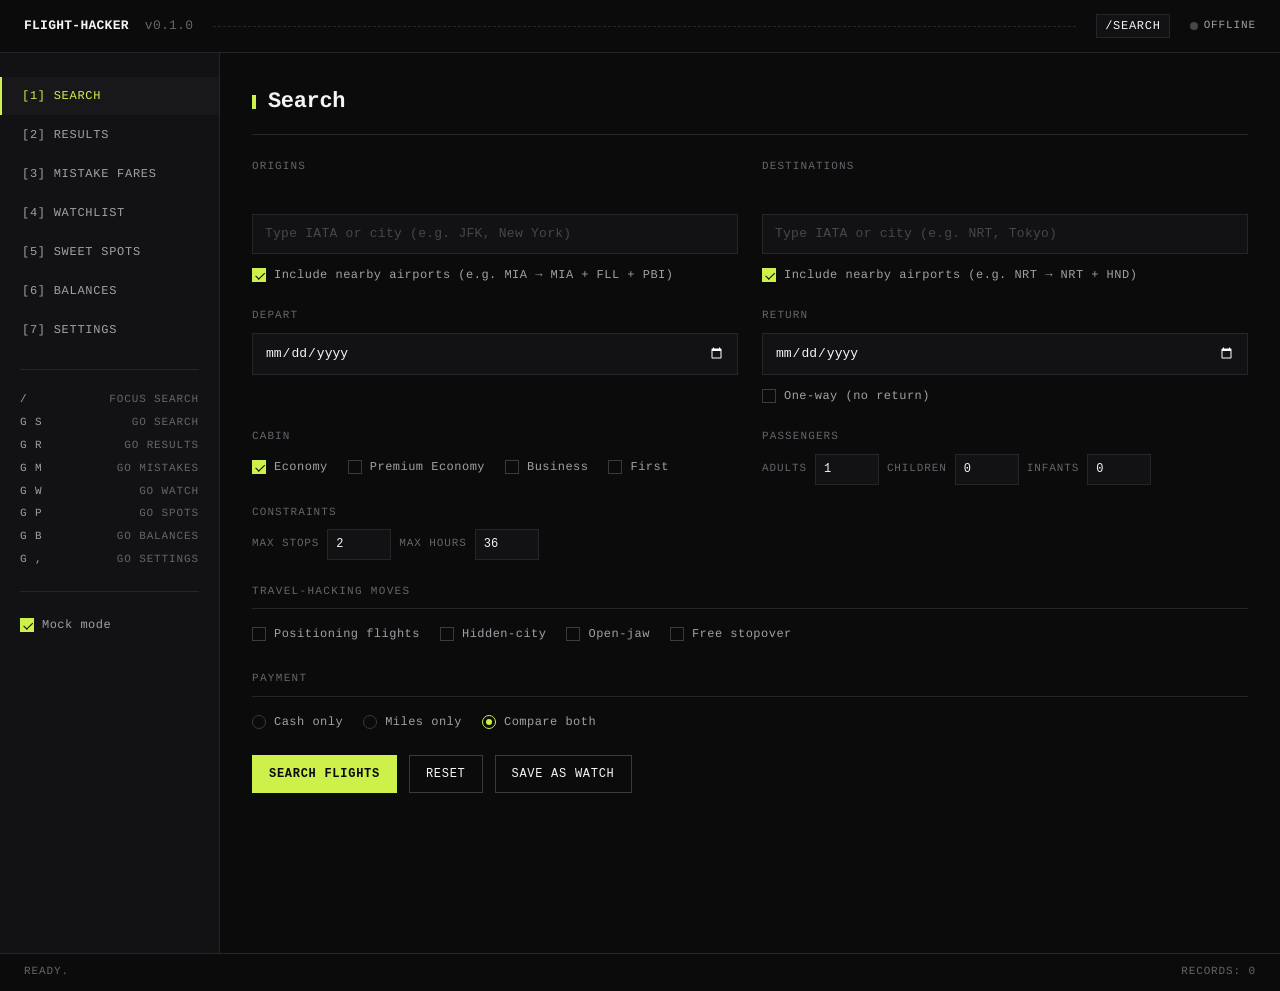
==== ui/index.html @ a1b31cc5 "Initial commit: flight-hacker skill Self-hosted Claude Code skill for unified cash + award flight se" ====
<!doctype html>
<html lang="en">
<head>
<meta charset="utf-8" />
<meta name="viewport" content="width=device-width,initial-scale=1" />
<title>FLIGHT-HACKER</title>
<link rel="stylesheet" href="styles.css" />
</head>
<body class="fh-body">

<!-- ============================================================ -->
<!-- TOP BAR                                                       -->
<!-- ============================================================ -->
<header class="fh-topbar" id="fh-topbar">
  <div class="fh-topbar__brand">FLIGHT-HACKER&nbsp;<span class="fh-topbar__ver" id="fh-version">v0.1.0</span></div>
  <div class="fh-topbar__rule"></div>
  <div class="fh-topbar__route" id="fh-topbar-route">/SEARCH</div>
  <div class="fh-topbar__live" id="fh-topbar-live">
    <span class="fh-dot fh-dot--off" id="fh-livedot">○</span>
    <span id="fh-livetext">Offline</span>
  </div>
</header>

<!-- ============================================================ -->
<!-- ERROR BANNER                                                  -->
<!-- ============================================================ -->
<div class="fh-error" id="fh-error" hidden style="display:none">
  <span class="fh-error__msg" id="fh-error-msg">Error</span>
  <button class="fh-error__btn" id="fh-error-dismiss">Dismiss</button>
</div>

<!-- ============================================================ -->
<!-- APP SHELL                                                     -->
<!-- ============================================================ -->
<div class="fh-shell">

  <!-- SIDEBAR -->
  <nav class="fh-sidebar" id="fh-sidebar">
    <ul class="fh-nav">
      <li><a href="#search"      class="fh-nav__link" data-route="search">[1] Search</a></li>
      <li><a href="#results"     class="fh-nav__link" data-route="results">[2] Results</a></li>
      <li><a href="#mistakes"    class="fh-nav__link" data-route="mistakes">[3] Mistake fares</a></li>
      <li><a href="#watchlist"   class="fh-nav__link" data-route="watchlist">[4] Watchlist</a></li>
      <li><a href="#sweet-spots" class="fh-nav__link" data-route="sweet-spots">[5] Sweet spots</a></li>
      <li><a href="#balances"    class="fh-nav__link" data-route="balances">[6] Balances</a></li>
      <li><a href="#settings"    class="fh-nav__link" data-route="settings">[7] Settings</a></li>
    </ul>
    <div class="fh-sidebar__divider"></div>
    <div class="fh-sidebar__hint">
      <div><span>/</span><span>Focus search</span></div>
      <div><span>g s</span><span>Go search</span></div>
      <div><span>g r</span><span>Go results</span></div>
      <div><span>g m</span><span>Go mistakes</span></div>
      <div><span>g w</span><span>Go watch</span></div>
      <div><span>g p</span><span>Go spots</span></div>
      <div><span>g b</span><span>Go balances</span></div>
      <div><span>g ,</span><span>Go settings</span></div>
    </div>
    <div class="fh-sidebar__divider"></div>
    <div class="fh-sidebar__mode">
      <label class="fh-check">
        <input type="checkbox" id="fh-mockmode" />
        Mock mode
      </label>
    </div>
  </nav>

  <!-- MAIN CANVAS -->
  <main class="fh-main" id="fh-main">

    <!-- ============================================================ -->
    <!-- SECTION: SEARCH                                               -->
    <!-- ============================================================ -->
    <section class="fh-section" id="fh-section-search" data-route="search">
      <h1 class="fh-h1">Search</h1>

      <form id="fh-search-form" class="fh-form">

        <div class="fh-grid fh-grid--2">

          <div class="fh-field">
            <label class="fh-label">Origins</label>
            <div class="fh-chips" id="fh-chips-origin"></div>
            <input type="text" class="fh-input" id="fh-origin-input"
                   placeholder="Type IATA or city (e.g. JFK, New York)"
                   autocomplete="off" />
            <ul class="fh-suggest" id="fh-suggest-origin" hidden></ul>
            <label class="fh-check" style="margin-top:8px;">
              <input type="checkbox" id="fh-expand-origins" checked />
              Include nearby airports (e.g. MIA → MIA + FLL + PBI)
            </label>
          </div>

          <div class="fh-field">
            <label class="fh-label">Destinations</label>
            <div class="fh-chips" id="fh-chips-dest"></div>
            <input type="text" class="fh-input" id="fh-dest-input"
                   placeholder="Type IATA or city (e.g. NRT, Tokyo)"
                   autocomplete="off" />
            <ul class="fh-suggest" id="fh-suggest-dest" hidden></ul>
            <label class="fh-check" style="margin-top:8px;">
              <input type="checkbox" id="fh-expand-destinations" checked />
              Include nearby airports (e.g. NRT → NRT + HND)
            </label>
          </div>

          <div class="fh-field">
            <label class="fh-label">Depart</label>
            <input type="date" class="fh-input" id="fh-depart-from" />
          </div>

          <div class="fh-field">
            <label class="fh-label">Return</label>
            <input type="date" class="fh-input" id="fh-return-from" />
            <label class="fh-check" style="margin-top:8px;">
              <input type="checkbox" id="fh-oneway" />
              One-way (no return)
            </label>
          </div>

          <div class="fh-field">
            <label class="fh-label">Cabin</label>
            <div class="fh-row fh-row--wrap">
              <label class="fh-check"><input type="checkbox" name="cabin" value="Y" checked /> Economy</label>
              <label class="fh-check"><input type="checkbox" name="cabin" value="PE" /> Premium Economy</label>
              <label class="fh-check"><input type="checkbox" name="cabin" value="J" /> Business</label>
              <label class="fh-check"><input type="checkbox" name="cabin" value="F" /> First</label>
            </div>
          </div>

          <div class="fh-field">
            <label class="fh-label">Passengers</label>
            <div class="fh-row">
              <span class="fh-mini">Adults</span>
              <input type="number" class="fh-input fh-input--mini" id="fh-adults"   value="1" min="1" max="8" />
              <span class="fh-mini">Children</span>
              <input type="number" class="fh-input fh-input--mini" id="fh-children" value="0" min="0" max="8" />
              <span class="fh-mini">Infants</span>
              <input type="number" class="fh-input fh-input--mini" id="fh-infants"  value="0" min="0" max="4" />
            </div>
          </div>

          <div class="fh-field">
            <label class="fh-label">Constraints</label>
            <div class="fh-row">
              <span class="fh-mini">Max stops</span>
              <input type="number" class="fh-input fh-input--mini" id="fh-maxstops" value="2" min="0" max="5" />
              <span class="fh-mini">Max hours</span>
              <input type="number" class="fh-input fh-input--mini" id="fh-maxhours" value="36" min="1" max="72" />
            </div>
          </div>

        </div>

        <div class="fh-divider">Travel-hacking moves</div>

        <div class="fh-row fh-row--wrap">
          <label class="fh-check"><input type="checkbox" id="fh-comp-pos"     /> Positioning flights</label>
          <label class="fh-check"><input type="checkbox" id="fh-comp-hidden"  /> Hidden-city</label>
          <label class="fh-check"><input type="checkbox" id="fh-comp-openjaw" /> Open-jaw</label>
          <label class="fh-check"><input type="checkbox" id="fh-comp-stopgame"/> Free stopover</label>
        </div>

        <div class="fh-divider">Payment</div>

        <div class="fh-row fh-row--wrap">
          <label class="fh-radio"><input type="radio" name="fh-mode" value="cash"  /> Cash only</label>
          <label class="fh-radio"><input type="radio" name="fh-mode" value="award" /> Miles only</label>
          <label class="fh-radio"><input type="radio" name="fh-mode" value="both" checked /> Compare both</label>
        </div>

        <div class="fh-actions">
          <button type="submit" class="fh-btn fh-btn--primary" id="fh-search-go">Search flights</button>
          <button type="button" class="fh-btn"                 id="fh-search-reset">Reset</button>
          <button type="button" class="fh-btn"                 id="fh-search-savewatch">Save as watch</button>
        </div>

        <div class="fh-progress" id="fh-search-progress" hidden style="display:none">
          <div class="fh-progress__bar"></div>
          <div class="fh-progress__label" id="fh-search-progress-label">Searching Google Flights, Seats.aero, and awards…</div>
        </div>
      </form>
    </section>

    <!-- ============================================================ -->
    <!-- SECTION: RESULTS                                              -->
    <!-- ============================================================ -->
    <section class="fh-section" id="fh-section-results" data-route="results" hidden>
      <h1 class="fh-h1">Results</h1>

      <div class="fh-filters" id="fh-results-filters">
        <button class="fh-chip fh-chip--filter fh-chip--on" data-filter="all">All</button>
        <button class="fh-chip fh-chip--filter" data-filter="legal">Legal only</button>
        <button class="fh-chip fh-chip--filter" data-filter="gray">Allow gray</button>
        <button class="fh-chip fh-chip--filter" data-filter="award">Miles</button>
        <button class="fh-chip fh-chip--filter" data-filter="cash">Cash</button>
        <button class="fh-chip fh-chip--filter" data-filter="J">Premium cabin</button>
      </div>

      <div class="fh-table-wrap">
        <table class="fh-table fh-table--results" id="fh-results-table">
          <thead>
            <tr>
              <th data-sort="rank">#</th>
              <th data-sort="route">Route</th>
              <th data-sort="carrier">Airline</th>
              <th data-sort="depart">Departs</th>
              <th data-sort="duration_min">Duration</th>
              <th data-sort="stops">Stops</th>
              <th data-sort="cabin">Cabin</th>
              <th data-sort="cash_usd" class="fh-num">Cash</th>
              <th data-sort="miles" class="fh-num">Miles</th>
              <th data-sort="miles_value_usd" class="fh-num">Miles value</th>
              <th data-sort="total_usd" class="fh-num">Total</th>
              <th data-sort="risk">Risk</th>
              <th>Actions</th>
            </tr>
          </thead>
          <tbody id="fh-results-tbody">
            <tr class="fh-empty"><td colspan="13">No results yet. Run a search.</td></tr>
          </tbody>
        </table>
      </div>
    </section>

    <!-- ============================================================ -->
    <!-- SECTION: MISTAKE FARES                                        -->
    <!-- ============================================================ -->
    <section class="fh-section" id="fh-section-mistakes" data-route="mistakes" hidden>
      <h1 class="fh-h1">Mistake Fares</h1>

      <div class="fh-actions">
        <button class="fh-btn fh-btn--primary" id="fh-mistakes-refresh">Refresh feed</button>
        <span class="fh-muted" id="fh-mistakes-status">Idle</span>
      </div>

      <div class="fh-cards" id="fh-mistakes-list">
        <div class="fh-empty">No deals loaded yet. Click refresh.</div>
      </div>
    </section>

    <!-- ============================================================ -->
    <!-- SECTION: WATCHLIST                                            -->
    <!-- ============================================================ -->
    <section class="fh-section" id="fh-section-watchlist" data-route="watchlist" hidden>
      <h1 class="fh-h1">Watchlist</h1>

      <div class="fh-actions">
        <button class="fh-btn fh-btn--primary" id="fh-watch-new">+ New watch</button>
      </div>

      <div class="fh-table-wrap">
        <table class="fh-table fh-table--watch" id="fh-watch-table">
          <thead>
            <tr>
              <th>Route</th>
              <th>Window</th>
              <th class="fh-num">Max $</th>
              <th>Cabin</th>
              <th>Last check</th>
              <th class="fh-num">Best found</th>
              <th class="fh-num">Alerts</th>
              <th class="fh-th-center">Actions</th>
            </tr>
          </thead>
          <tbody id="fh-watch-tbody">
            <tr class="fh-empty"><td colspan="8">No watches. Click + new watch.</td></tr>
          </tbody>
        </table>
      </div>

      <!-- NEW WATCH DRAWER -->
      <div class="fh-drawer" id="fh-watch-drawer" hidden>
        <div class="fh-divider">New Watch</div>
        <div class="fh-grid fh-grid--2">
          <div class="fh-field">
            <label class="fh-label" for="fh-watch-origin">Origin</label>
            <input type="text" class="fh-input" id="fh-watch-origin" name="origin" placeholder="JFK" />
          </div>
          <div class="fh-field">
            <label class="fh-label" for="fh-watch-dest">Destination</label>
            <input type="text" class="fh-input" id="fh-watch-dest" name="destination" placeholder="NRT" />
          </div>
          <div class="fh-field">
            <label class="fh-label" for="fh-watch-from">Window start</label>
            <input type="date" class="fh-input" id="fh-watch-from" name="window_from" />
          </div>
          <div class="fh-field">
            <label class="fh-label" for="fh-watch-to">Window end</label>
            <input type="date" class="fh-input" id="fh-watch-to" name="window_to" />
          </div>
          <div class="fh-field">
            <label class="fh-label" for="fh-watch-max">Max cash $</label>
            <input type="number" class="fh-input" id="fh-watch-max" name="max_usd" value="600" min="0" />
          </div>
          <div class="fh-field">
            <label class="fh-label" for="fh-watch-cabin">Cabin</label>
            <select class="fh-input" id="fh-watch-cabin" name="cabin">
              <option value="Y">Economy</option>
              <option value="PE">Premium Economy</option>
              <option value="J" selected>Business</option>
              <option value="F">First</option>
            </select>
          </div>
        </div>
        <div class="fh-actions">
          <button type="button" class="fh-btn fh-btn--primary" id="fh-watch-save">Save watch</button>
          <button type="button" class="fh-btn"                 id="fh-watch-cancel">Cancel</button>
        </div>
      </div>
    </section>

    <!-- ============================================================ -->
    <!-- SECTION: SWEET SPOTS                                          -->
    <!-- ============================================================ -->
    <section class="fh-section" id="fh-section-sweet-spots" data-route="sweet-spots" hidden>
      <h1 class="fh-h1">Sweet Spots</h1>

      <div class="fh-actions">
        <input type="text" class="fh-input" id="fh-spots-search"
               placeholder="Filter by program, route, cabin, or region" />
      </div>

      <div class="fh-table-wrap">
        <table class="fh-table fh-table--spots" id="fh-spots-table">
          <thead>
            <tr>
              <th data-sort="program">Program</th>
              <th data-sort="route">Route</th>
              <th data-sort="cabin">Cabin</th>
              <th data-sort="miles">Miles</th>
              <th data-sort="notes">Notes</th>
              <th data-sort="status">Status</th>
            </tr>
          </thead>
          <tbody id="fh-spots-tbody">
            <tr class="fh-empty"><td colspan="6">Loading sweet spots...</td></tr>
          </tbody>
        </table>
      </div>
    </section>

    <!-- ============================================================ -->
    <!-- SECTION: BALANCES                                             -->
    <!-- ============================================================ -->
    <section class="fh-section" id="fh-section-balances" data-route="balances" hidden>
      <h1 class="fh-h1">Balances</h1>

      <form id="fh-balances-form" class="fh-form">

        <div class="fh-divider">Credit Card Currencies</div>

        <div class="fh-grid fh-grid--3">
          <div class="fh-field">
            <label class="fh-label">Chase Ultimate Rewards</label>
            <input type="number" class="fh-input" data-currency="UR" value="0" min="0" />
          </div>
          <div class="fh-field">
            <label class="fh-label">Amex Membership Rewards</label>
            <input type="number" class="fh-input" data-currency="MR" value="0" min="0" />
          </div>
          <div class="fh-field">
            <label class="fh-label">Citi ThankYou Points</label>
            <input type="number" class="fh-input" data-currency="TY" value="0" min="0" />
          </div>
          <div class="fh-field">
            <label class="fh-label">Capital One Miles</label>
            <input type="number" class="fh-input" data-currency="VENTURE" value="0" min="0" />
          </div>
          <div class="fh-field">
            <label class="fh-label">Bilt Rewards</label>
            <input type="number" class="fh-input" data-currency="BILT" value="0" min="0" />
          </div>
        </div>

        <div class="fh-divider">Airline Programs</div>

        <div class="fh-table-wrap">
          <table class="fh-table fh-table--bal" id="fh-bal-table">
            <colgroup>
              <col class="fh-col-bal-program" />
              <col class="fh-col-bal-num" />
              <col class="fh-col-bal-num" />
              <col class="fh-col-bal-num" />
              <col class="fh-col-bal-actions" />
            </colgroup>
            <thead>
              <tr>
                <th>Program</th>
                <th class="fh-num">Direct</th>
                <th class="fh-num">Reachable</th>
                <th class="fh-num">Effective</th>
                <th class="fh-th-center">Actions</th>
              </tr>
            </thead>
            <tbody id="fh-bal-tbody"></tbody>
          </table>
        </div>

        <div class="fh-actions">
          <button type="button" class="fh-btn"               id="fh-bal-add">+ Add Program</button>
          <button type="submit"  class="fh-btn fh-btn--primary" id="fh-bal-save">Save Balances</button>
          <span class="fh-muted" id="fh-bal-status"></span>
        </div>
      </form>
    </section>

    <!-- ============================================================ -->
    <!-- SECTION: SETTINGS                                             -->
    <!-- ============================================================ -->
    <section class="fh-section" id="fh-section-settings" data-route="settings" hidden>
      <h1 class="fh-h1">Settings</h1>

      <form id="fh-settings-form" class="fh-form">

        <div class="fh-grid fh-grid--2">
          <div class="fh-field">
            <label class="fh-label">Seats.aero API Key</label>
            <input type="password" class="fh-input" id="fh-set-seats" placeholder="Award-search provider key (pro_…)" autocomplete="off" />
            <div class="fh-hint">Used to query award availability across loyalty programs.</div>
          </div>

          <div class="fh-field">
            <label class="fh-label">Telegram Webhook URL</label>
            <input type="text" class="fh-input" id="fh-set-tg" placeholder="https://api.telegram.org/bot.../sendMessage" autocomplete="off" />
            <div class="fh-hint">Optional: deal alerts get posted here.</div>
          </div>

          <div class="fh-field">
            <label class="fh-label">Cents Per Point — Valuation Source</label>
            <div class="fh-row">
              <label class="fh-radio"><input type="radio" name="cpp" value="floor"   /> Conservative (floor)</label>
              <label class="fh-radio"><input type="radio" name="cpp" value="avg" checked /> Average</label>
              <label class="fh-radio"><input type="radio" name="cpp" value="ceiling" /> Optimistic (ceiling)</label>
            </div>
            <div class="fh-hint">Used to convert miles into a dollar-equivalent value for ranking.</div>
          </div>

          <div class="fh-field">
            <label class="fh-label">Cache TTL (seconds)</label>
            <input type="number" class="fh-input" id="fh-set-ttl" value="3600" min="0" step="60" />
            <div class="fh-hint">How long award/cash quotes are cached. Stored as minutes server-side (rounded down).</div>
          </div>
        </div>

        <div class="fh-actions">
          <button type="submit" class="fh-btn fh-btn--primary" id="fh-set-save">Save Settings</button>
          <button type="button" class="fh-btn"                 id="fh-set-refresh">Refresh Data</button>
          <span class="fh-muted" id="fh-set-status"></span>
        </div>

      </form>
    </section>

  </main>
</div>

<!-- ============================================================ -->
<!-- FOOTER                                                        -->
<!-- ============================================================ -->
<footer class="fh-footer" id="fh-footer">
  <span id="fh-footer-left">Ready</span>
  <span id="fh-footer-right">Records: 0</span>
</footer>

<!-- ============================================================ -->
<!-- DETAILS OVERLAY (RESULT EXPAND)                               -->
<!-- ============================================================ -->
<div class="fh-overlay" id="fh-overlay" hidden style="display:none">
  <div class="fh-overlay__panel">
    <div class="fh-overlay__head">
      <span id="fh-overlay-title">Detail</span>
      <button class="fh-btn" id="fh-overlay-close">Close</button>
    </div>
    <div class="fh-overlay__body" id="fh-overlay-body"></div>
  </div>
</div>

<script src="mock_api.js"></script>
<script src="app.js"></script>
</body>
</html>
---- ui/styles.css ----
/* ============================================================
   FLIGHT-HACKER — minimalist brutalist dark UI
   ------------------------------------------------------------
   Design principles:
   1. Honest materials: monospace, sharp corners, no shadows.
   2. Refined palette: off-black with warm undertone, lime accent.
   3. 1px borders by default — 2px reserved for emphasis.
   4. Generous whitespace, real typographic hierarchy.
   5. Subtle transitions (80ms), no jarring movement.
   ============================================================ */

[hidden] { display: none !important; }

:root {
  /* surfaces */
  --fh-bg:          #0b0b0c;          /* base — off-black, faint warm */
  --fh-panel:       #121214;          /* sidebar, cards */
  --fh-panel-2:     #18181b;          /* raised — tables, drawers */
  --fh-panel-3:     #1f1f23;          /* hover/active */
  --fh-bg-elev:     #08080a;          /* recessed — error banner well */

  /* borders */
  --fh-rule:        #26262a;          /* 1px hairline — default */
  --fh-rule-strong: #3a3a40;          /* 1px stronger separator */
  --fh-rule-bright: #ffffff;          /* 2px — emphasis only */

  /* type */
  --fh-text:        #f5f5f7;          /* primary, slightly off-white */
  --fh-text-sec:    #a0a0a6;          /* secondary */
  --fh-text-mut:    #65656c;          /* tertiary / muted labels */
  --fh-text-dim:    #46464c;          /* disabled / decorative */

  /* signal — refined lime */
  --fh-accent:      #cdf04a;          /* primary accent */
  --fh-accent-hi:   #d8f560;          /* hover */
  --fh-accent-fg:   #0a0a0c;          /* text on accent */
  --fh-accent-soft: rgba(205, 240, 74, 0.10);  /* tint for active rows */

  /* signal — warning (warmer than blood red) */
  --fh-warn:        #ff6644;
  --fh-warn-hi:     #ff7e60;
  --fh-warn-soft:   rgba(255, 102, 68, 0.12);

  /* risk badges — saturated but readable */
  --fh-ok:          #6ee7a3;
  --fh-ok-bg:       #0e1a14;
  --fh-ok-rule:     #1f3a2a;
  --fh-gray:        #f0c43b;
  --fh-gray-bg:     #1a1408;
  --fh-gray-rule:   #3a2d0e;
  --fh-tos:         #f47461;
  --fh-tos-bg:      #1a0a08;
  --fh-tos-rule:    #3a1812;

  /* type stack — monospace soul */
  --fh-mono: "Berkeley Mono", "Geist Mono", "JetBrains Mono",
             "IBM Plex Mono", ui-monospace, SFMono-Regular,
             "SF Mono", "Menlo", "Consolas", monospace;

  /* scale */
  --t-xs: 11px;
  --t-sm: 12px;
  --t-md: 13px;
  --t-lg: 14px;
  --t-xl: 16px;
  --t-h:  18px;
  --t-hh: 22px;

  /* radii kept at 0 — brutalist */
  --r: 0;

  /* spacing scale */
  --s-1: 4px;
  --s-2: 8px;
  --s-3: 12px;
  --s-4: 16px;
  --s-5: 20px;
  --s-6: 24px;
  --s-8: 32px;
  --s-10: 48px;

  /* timing */
  --ease: cubic-bezier(.4, 0, .2, 1);
  --t-fast: 80ms;
  --t-med:  140ms;
}

* { box-sizing: border-box; }

html, body {
  margin: 0; padding: 0;
  background: var(--fh-bg);
  color: var(--fh-text);
  font-family: var(--fh-mono);
  font-size: var(--t-md);
  line-height: 1.5;
  font-variant-numeric: tabular-nums;
  font-feature-settings: "ss01", "ss02", "cv11", "tnum";
  -webkit-font-smoothing: antialiased;
  text-rendering: geometricPrecision;
  letter-spacing: 0;
}

::selection { background: var(--fh-accent); color: var(--fh-accent-fg); }

body.fh-body {
  display: flex;
  flex-direction: column;
  min-height: 100vh;
}

/* ============================================================
   TOP BAR
   ============================================================ */

.fh-topbar {
  display: grid;
  grid-template-columns: auto 1fr auto auto;
  align-items: center;
  gap: var(--s-5);
  padding: 14px var(--s-6);
  border-bottom: 1px solid var(--fh-rule);
  background: var(--fh-bg);
  position: sticky;
  top: 0;
  z-index: 10;
  font-size: var(--t-sm);
}
.fh-topbar__brand {
  font-size: var(--t-md);
  font-weight: 700;
  letter-spacing: 0.02em;
  white-space: nowrap;
  color: var(--fh-text);
}
.fh-topbar__ver {
  color: var(--fh-text-mut);
  font-weight: 400;
  margin-left: var(--s-2);
}
/* Replace ASCII rule with a real thin line drawn via the column. */
.fh-topbar__rule {
  color: transparent;
  user-select: none;
  position: relative;
  height: 1px;
  border-top: 1px dashed var(--fh-rule);
  align-self: center;
  overflow: hidden;
  font-size: 0;
}
.fh-topbar__route {
  color: var(--fh-text);
  font-size: var(--t-sm);
  letter-spacing: 0.06em;
  text-transform: uppercase;
  padding: 2px 8px;
  border: 1px solid var(--fh-rule);
  background: var(--fh-panel);
}
.fh-topbar__live {
  display: inline-flex;
  align-items: center;
  gap: 6px;
  color: var(--fh-text-sec);
  font-size: var(--t-xs);
  letter-spacing: 0.08em;
  text-transform: uppercase;
}
.fh-dot {
  font-size: 10px;
  line-height: 1;
  width: 8px; height: 8px;
  display: inline-block;
  border-radius: 50%;
  text-indent: -9999px;
  transition: background var(--t-fast) var(--ease);
}
.fh-dot--on  { background: var(--fh-accent); box-shadow: 0 0 0 3px var(--fh-accent-soft); }
.fh-dot--off { background: var(--fh-text-dim); }

/* ============================================================
   FOOTER
   ============================================================ */

.fh-footer {
  display: flex;
  align-items: center;
  justify-content: space-between;
  gap: var(--s-4);
  padding: 10px var(--s-6);
  border-top: 1px solid var(--fh-rule);
  color: var(--fh-text-mut);
  font-size: var(--t-xs);
  letter-spacing: 0.08em;
  text-transform: uppercase;
  background: var(--fh-bg);
}

/* ============================================================
   ERROR BANNER
   ============================================================ */

.fh-error {
  display: flex;
  align-items: center;
  justify-content: space-between;
  gap: var(--s-4);
  padding: 12px var(--s-6);
  background: var(--fh-bg-elev);
  color: var(--fh-warn);
  border-bottom: 1px solid var(--fh-warn);
  font-size: var(--t-sm);
  letter-spacing: 0.02em;
  /* Sticky-bottom so a validation message stays visible even when the user is
     looking at the bottom of a long form. Animates in to draw the eye. */
  position: fixed;
  bottom: 0;
  left: 0;
  right: 0;
  z-index: 100;
  border-top: 2px solid var(--fh-warn);
  border-bottom: none;
  animation: fh-error-slide-in 220ms var(--ease);
}
@keyframes fh-error-slide-in {
  0%   { transform: translateY(100%); opacity: 0; }
  100% { transform: translateY(0);    opacity: 1; }
}
.fh-error__msg {
  flex: 1 1 auto;
  min-width: 0;
  overflow: hidden;
  text-overflow: ellipsis;
  white-space: nowrap;
}
.fh-error__btn {
  background: transparent;
  color: var(--fh-warn);
  border: 1px solid var(--fh-warn);
  padding: 4px 10px;
  font: inherit;
  font-family: var(--fh-mono);
  font-size: var(--t-xs);
  letter-spacing: 0.08em;
  text-transform: uppercase;
  cursor: pointer;
  transition: background var(--t-fast) var(--ease), color var(--t-fast) var(--ease);
}
.fh-error__btn:hover { background: var(--fh-warn); color: var(--fh-bg); }

/* ============================================================
   SHELL — sidebar + main
   ============================================================ */

.fh-shell {
  display: grid;
  grid-template-columns: 220px 1fr;
  flex: 1 1 auto;
  min-height: 0;
}

.fh-sidebar {
  border-right: 1px solid var(--fh-rule);
  background: var(--fh-panel);
  padding: var(--s-6) 0;
  display: flex;
  flex-direction: column;
  gap: var(--s-5);
  position: sticky;
  top: 0;
  align-self: start;
  height: 100vh;
  overflow-y: auto;
}

/* nav */
.fh-nav {
  list-style: none;
  margin: 0;
  padding: 0;
  display: flex;
  flex-direction: column;
  gap: 1px;
}
.fh-nav__link {
  display: flex;
  align-items: center;
  gap: var(--s-3);
  padding: 10px var(--s-5);
  color: var(--fh-text-sec);
  text-decoration: none;
  font-size: var(--t-sm);
  letter-spacing: 0.06em;
  text-transform: uppercase;
  border-left: 2px solid transparent;
  transition: color var(--t-fast) var(--ease),
              background var(--t-fast) var(--ease),
              border-color var(--t-fast) var(--ease);
}
.fh-nav__link:hover {
  color: var(--fh-text);
  background: var(--fh-panel-2);
}
.fh-nav__link--active {
  color: var(--fh-accent);
  background: var(--fh-panel-2);
  border-left-color: var(--fh-accent);
}

/* sidebar dividers (former ━━━━ lines, now real rules) */
.fh-sidebar__divider {
  margin: 0 var(--s-5);
  padding: 0;
  height: 1px;
  background: var(--fh-rule);
  border: 0;
  color: transparent;
  font-size: 0;
  user-select: none;
}

/* keyboard hints */
.fh-sidebar__hint {
  padding: 0 var(--s-5);
  color: var(--fh-text-mut);
  font-size: var(--t-xs);
  line-height: 1.9;
  letter-spacing: 0.08em;
  text-transform: uppercase;
  display: flex;
  flex-direction: column;
  gap: 2px;
}
.fh-sidebar__hint > div {
  display: flex;
  justify-content: space-between;
  gap: var(--s-3);
}
.fh-sidebar__hint > div > span:first-child {
  color: var(--fh-text-sec);
}

/* mock toggle */
.fh-sidebar__mode { padding: 0 var(--s-5); }

/* ============================================================
   MAIN
   ============================================================ */

.fh-main {
  padding: var(--s-8) var(--s-8) var(--s-10);
  overflow-x: auto;
  min-width: 0;
}

.fh-section { max-width: 100%; }
.fh-section + .fh-section { margin-top: var(--s-8); }

/* section header — refined typographic display */
.fh-h1 {
  font-size: var(--t-hh);
  font-weight: 600;
  letter-spacing: -0.015em;
  margin: 0 0 var(--s-6);
  padding-bottom: var(--s-4);
  border-bottom: 1px solid var(--fh-rule);
  color: var(--fh-text);
  font-family: var(--fh-mono);
  position: relative;
}
/* subtle accent block before the title — brutalist mark */
.fh-h1::before {
  content: "";
  display: inline-block;
  width: 4px;
  height: 14px;
  background: var(--fh-accent);
  margin-right: var(--s-3);
  vertical-align: -2px;
}

/* dividers inside sections (former ━━ COMPOSERS ━━) */
.fh-divider {
  margin: var(--s-6) 0 var(--s-3);
  padding-bottom: var(--s-2);
  color: var(--fh-text-mut);
  font-size: var(--t-xs);
  letter-spacing: 0.12em;
  text-transform: uppercase;
  border-bottom: 1px solid var(--fh-rule);
  white-space: nowrap;
  overflow: hidden;
  text-overflow: ellipsis;
}

.fh-muted   { color: var(--fh-text-mut); text-transform: uppercase; letter-spacing: 0.08em; font-size: var(--t-xs); }
.fh-mini    { color: var(--fh-text-mut); font-size: var(--t-xs); text-transform: uppercase; letter-spacing: 0.08em; }
.fh-hint    { color: var(--fh-text-mut); font-size: var(--t-xs); margin-top: 4px; letter-spacing: 0.04em; }

/* ============================================================
   FORMS
   ============================================================ */

.fh-form { display: block; }

.fh-grid     { display: grid; gap: var(--s-5) var(--s-6); }
.fh-grid--2  { grid-template-columns: repeat(2, minmax(0, 1fr)); }
.fh-grid--3  { grid-template-columns: repeat(3, minmax(0, 1fr)); }

.fh-row         { display: flex; align-items: center; gap: var(--s-2); flex-wrap: nowrap; }
.fh-row--wrap   { flex-wrap: wrap; gap: var(--s-4) var(--s-5); }

.fh-field      { display: block; min-width: 0; }
.fh-label {
  display: block;
  margin-bottom: var(--s-2);
  font-size: var(--t-xs);
  letter-spacing: 0.10em;
  text-transform: uppercase;
  color: var(--fh-text-mut);
  font-weight: 500;
}

/* input — flat, sharp corner, hairline border */
.fh-input {
  appearance: none;
  -webkit-appearance: none;
  display: block;
  width: 100%;
  padding: 10px 12px;
  background: var(--fh-panel);
  color: var(--fh-text);
  border: 1px solid var(--fh-rule);
  border-radius: var(--r);
  font: inherit;
  font-family: var(--fh-mono);
  font-size: var(--t-md);
  line-height: 1.4;
  transition: border-color var(--t-fast) var(--ease),
              background var(--t-fast) var(--ease);
  caret-color: var(--fh-accent);
}
.fh-input::placeholder {
  color: var(--fh-text-dim);
  letter-spacing: 0.02em;
}
.fh-input:hover  { border-color: var(--fh-rule-strong); }
.fh-input:focus {
  outline: none;
  border-color: var(--fh-accent);
  background: var(--fh-panel-2);
}
.fh-input[disabled], .fh-input:disabled {
  color: var(--fh-text-mut);
  background: var(--fh-bg);
  cursor: not-allowed;
}
.fh-input--mini { width: 64px; padding: 6px 8px; font-size: var(--t-sm); }

/* date input quirks (WebKit) */
.fh-input[type="date"] {
  color-scheme: dark;
}

/* checkbox — sharp square, accent fill */
.fh-check {
  display: inline-flex;
  align-items: center;
  gap: var(--s-2);
  cursor: pointer;
  user-select: none;
  font-size: var(--t-sm);
  letter-spacing: 0.04em;
  color: var(--fh-text-sec);
  padding: 4px 0;
  transition: color var(--t-fast) var(--ease);
}
.fh-check:hover { color: var(--fh-text); }
.fh-check input[type="checkbox"] {
  appearance: none;
  -webkit-appearance: none;
  width: 14px; height: 14px;
  margin: 0;
  background: var(--fh-bg);
  border: 1px solid var(--fh-rule-strong);
  position: relative;
  cursor: pointer;
  transition: background var(--t-fast) var(--ease),
              border-color var(--t-fast) var(--ease);
  flex: 0 0 auto;
}
.fh-check input[type="checkbox"]:hover { border-color: var(--fh-text-sec); }
.fh-check input[type="checkbox"]:checked {
  background: var(--fh-accent);
  border-color: var(--fh-accent);
}
.fh-check input[type="checkbox"]:checked::after {
  content: "";
  position: absolute;
  inset: 2px 4px;
  border-right: 1.5px solid var(--fh-accent-fg);
  border-bottom: 1.5px solid var(--fh-accent-fg);
  transform: rotate(45deg) translate(0, -1px);
  width: 4px; height: 8px;
}
.fh-check input[type="radio"] {
  appearance: none;
  -webkit-appearance: none;
  width: 14px; height: 14px;
  margin: 0;
  background: var(--fh-bg);
  border: 1px solid var(--fh-rule-strong);
  border-radius: 50%;
  position: relative;
  cursor: pointer;
}
.fh-check input[type="radio"]:checked {
  border-color: var(--fh-accent);
}
.fh-check input[type="radio"]:checked::after {
  content: "";
  position: absolute;
  inset: 3px;
  background: var(--fh-accent);
  border-radius: 50%;
}

/* select */
select.fh-input {
  background-image:
    linear-gradient(45deg, transparent 50%, var(--fh-text-sec) 50%),
    linear-gradient(135deg, var(--fh-text-sec) 50%, transparent 50%);
  background-position:
    calc(100% - 14px) 50%,
    calc(100% - 9px) 50%;
  background-size: 5px 5px, 5px 5px;
  background-repeat: no-repeat;
  padding-right: 28px;
}

/* ============================================================
   CHIPS (multi-input for origins/destinations)
   ============================================================ */

.fh-chips {
  display: flex;
  flex-wrap: wrap;
  gap: 6px;
  min-height: 22px;
  margin-bottom: var(--s-2);
}
.fh-chip {
  display: inline-flex;
  align-items: center;
  gap: 6px;
  padding: 4px 8px;
  background: var(--fh-panel-2);
  border: 1px solid var(--fh-rule-strong);
  color: var(--fh-text);
  font-size: var(--t-xs);
  letter-spacing: 0.06em;
  text-transform: uppercase;
}
.fh-chip__x {
  cursor: pointer;
  color: var(--fh-text-mut);
  margin-left: 2px;
  font-size: 11px;
  transition: color var(--t-fast) var(--ease);
}
.fh-chip__x:hover { color: var(--fh-warn); }

/* autocomplete suggestions */
.fh-suggest {
  list-style: none;
  margin: 0;
  padding: 0;
  background: var(--fh-panel-2);
  border: 1px solid var(--fh-rule-strong);
  max-height: 220px;
  overflow-y: auto;
  position: relative;
  z-index: 5;
}
.fh-suggest li {
  display: flex;
  align-items: center;
  gap: var(--s-3);
  padding: 8px 12px;
  cursor: pointer;
  font-size: var(--t-sm);
  transition: background var(--t-fast) var(--ease);
}
.fh-suggest li:hover,
.fh-suggest li.fh-suggest--active {
  background: var(--fh-panel-3);
}
.fh-suggest__code {
  color: var(--fh-accent);
  font-weight: 600;
  letter-spacing: 0.04em;
  width: 36px;
}
.fh-suggest__name {
  color: var(--fh-text-sec);
  text-transform: uppercase;
  letter-spacing: 0.03em;
}

/* ============================================================
   BUTTONS
   ============================================================ */

.fh-btn {
  appearance: none;
  background: transparent;
  color: var(--fh-text);
  border: 1px solid var(--fh-rule-strong);
  padding: 9px 16px;
  font: inherit;
  font-family: var(--fh-mono);
  font-size: var(--t-sm);
  letter-spacing: 0.06em;
  text-transform: uppercase;
  cursor: pointer;
  transition: background var(--t-fast) var(--ease),
              color var(--t-fast) var(--ease),
              border-color var(--t-fast) var(--ease);
  white-space: nowrap;
}
.fh-btn:hover {
  border-color: var(--fh-text);
  background: var(--fh-panel-2);
}
.fh-btn:active { background: var(--fh-panel-3); }
.fh-btn:disabled { color: var(--fh-text-dim); border-color: var(--fh-rule); cursor: not-allowed; }
.fh-btn:focus-visible { outline: 2px solid var(--fh-accent); outline-offset: 2px; }

.fh-btn--primary {
  background: var(--fh-accent);
  color: var(--fh-accent-fg);
  border-color: var(--fh-accent);
  font-weight: 600;
}
.fh-btn--primary:hover {
  background: var(--fh-accent-hi);
  border-color: var(--fh-accent-hi);
  color: var(--fh-accent-fg);
}
.fh-btn--mini {
  padding: 4px 10px;
  font-size: var(--t-xs);
  letter-spacing: 0.05em;
}
.fh-btn--danger {
  color: var(--fh-warn);
  border-color: var(--fh-warn);
}
.fh-btn--danger:hover {
  background: var(--fh-warn);
  color: var(--fh-bg);
}

.fh-actions {
  display: flex;
  gap: var(--s-3);
  margin-top: var(--s-5);
  flex-wrap: wrap;
}

/* radio (button-like styling matching the fh-check pattern) */
.fh-radio {
  display: inline-flex;
  align-items: center;
  gap: var(--s-2);
  cursor: pointer;
  user-select: none;
  font-size: var(--t-sm);
  letter-spacing: 0.04em;
  color: var(--fh-text-sec);
  padding: 4px 0;
  transition: color var(--t-fast) var(--ease);
}
.fh-radio:hover { color: var(--fh-text); }
.fh-radio input[type="radio"] {
  appearance: none;
  -webkit-appearance: none;
  width: 14px; height: 14px;
  margin: 0;
  background: var(--fh-bg);
  border: 1px solid var(--fh-rule-strong);
  border-radius: 50%;
  position: relative;
  cursor: pointer;
  flex: 0 0 auto;
}
.fh-radio input[type="radio"]:checked { border-color: var(--fh-accent); }
.fh-radio input[type="radio"]:checked::after {
  content: "";
  position: absolute;
  inset: 3px;
  background: var(--fh-accent);
  border-radius: 50%;
}

/* table variants — currently all share the same look; reserved for tweaks */
.fh-table--results, .fh-table--watch, .fh-table--spots, .fh-table--bal {
  /* future per-variant tweaks go here */
}

/* progress bar inner — used by app.js if present */
.fh-progress__bar {
  display: none;   /* CSS animation handles visuals; bar element is decorative */
}

/* ============================================================
   FILTER CHIPS (RESULTS section)
   ============================================================ */
.fh-quality-banner {
  display: flex;
  align-items: center;
  gap: var(--s-4);
  padding: 10px var(--s-4);
  margin-bottom: var(--s-3);
  border: 1px solid var(--fh-rule-strong);
  background: var(--fh-panel);
  color: var(--fh-text-sec);
  font-size: var(--t-sm);
  border-left: 3px solid var(--fh-gray);
}
.fh-quality-banner span { flex: 1 1 auto; }

.fh-filters {
  display: flex;
  gap: var(--s-2);
  flex-wrap: wrap;
  margin-bottom: var(--s-4);
}

.fh-chip--filter {
  padding: 6px 12px;
  background: transparent;
  border: 1px solid var(--fh-rule);
  color: var(--fh-text-sec);
  cursor: pointer;
  font-family: var(--fh-mono);
  font-size: var(--t-xs);
  letter-spacing: 0.08em;
  text-transform: uppercase;
  transition: all var(--t-fast) var(--ease);
}
.fh-chip--filter:hover { color: var(--fh-text); border-color: var(--fh-rule-strong); }
.fh-chip--on {
  background: var(--fh-accent);
  color: var(--fh-accent-fg);
  border-color: var(--fh-accent);
}
.fh-chip--on:hover {
  background: var(--fh-accent-hi);
  border-color: var(--fh-accent-hi);
  color: var(--fh-accent-fg);
}

/* ============================================================
   TABLES
   ============================================================ */

.fh-table-wrap {
  border: 1px solid var(--fh-rule);
  overflow-x: auto;
  background: var(--fh-panel);
}
.fh-table {
  width: 100%;
  border-collapse: collapse;
  font-size: var(--t-sm);
}
.fh-table th {
  text-align: left;
  padding: 10px 12px;
  border-bottom: 1px solid var(--fh-rule-strong);
  color: var(--fh-text-mut);
  font-size: var(--t-xs);
  letter-spacing: 0.10em;
  text-transform: uppercase;
  font-weight: 500;
  background: var(--fh-panel);
  position: sticky;
  top: 0;
  cursor: pointer;
  user-select: none;
  white-space: nowrap;
  transition: color var(--t-fast) var(--ease);
}
.fh-table th:hover { color: var(--fh-text); }
.fh-table th::after {
  content: " ·";
  color: transparent;
  margin-left: 4px;
}
.fh-table th.fh-sort--asc::after  { content: " ↑"; color: var(--fh-accent); }
.fh-table th.fh-sort--desc::after { content: " ↓"; color: var(--fh-accent); }
.fh-table td {
  padding: 10px 12px;
  border-bottom: 1px solid var(--fh-rule);
  color: var(--fh-text);
  vertical-align: middle;
  white-space: nowrap;
}
.fh-table tr:last-child td { border-bottom: none; }
.fh-table tbody tr {
  transition: background var(--t-fast) var(--ease);
}
.fh-table tbody tr:hover {
  background: var(--fh-panel-2);
}
.fh-num { text-align: right; font-variant-numeric: tabular-nums; }
.fh-mono-em { color: var(--fh-text); font-weight: 600; }

/* th alignment helpers — needed because `.fh-table th` (0,1,1) outranks bare
   `.fh-num` (0,1,0); without these the numeric headers would stay left-aligned
   while their data cells are right-aligned, which is the alignment bug. */
.fh-table th.fh-num       { text-align: right;  }
.fh-table th.fh-th-center { text-align: center; }
.fh-table td.fh-cell-actions { text-align: center; }

/* numeric input inside a .fh-num td — right-align the digits so they line up
   under the right-aligned column header (Direct). Without this the input's
   text would be left-aligned even though the cell is right-aligned. */
.fh-input.fh-input--num {
  text-align: right;
  font-variant-numeric: tabular-nums;
}

/* ============================================================
   BALANCES TABLE — column widths
   The balances table mixes text inputs, number inputs, and rendered
   numbers. Without fixed-ish widths every row would auto-size to its
   own widest input and the header text would drift over the wrong
   column edge. Percentages add to 100% and degrade gracefully on
   narrow viewports (the parent .fh-table-wrap is overflow-x:auto).
   ============================================================ */
.fh-col-bal-program { width: 36%; }
.fh-col-bal-num     { width: 18%; }
.fh-col-bal-actions { width: 10%; }

/* the Program input is text and may wrap visually narrow; let the cell
   breathe but keep the input full-width inside it */
.fh-table--bal td > .fh-input { width: 100%; }

/* empty state */
.fh-empty td,
.fh-empty {
  text-align: center !important;
  color: var(--fh-text-mut);
  padding: var(--s-8) var(--s-4) !important;
  font-size: var(--t-sm);
  letter-spacing: 0.04em;
}

/* ============================================================
   RISK BADGES
   ============================================================ */

.fh-risk {
  display: inline-block;
  padding: 2px 8px;
  font-size: var(--t-xs);
  letter-spacing: 0.08em;
  text-transform: uppercase;
  border: 1px solid currentColor;
  font-weight: 500;
  line-height: 1.5;
}
.fh-risk--legal { color: var(--fh-ok);   background: var(--fh-ok-bg);   border-color: var(--fh-ok-rule); }
.fh-risk--gray  { color: var(--fh-gray); background: var(--fh-gray-bg); border-color: var(--fh-gray-rule); }
.fh-risk--tos   { color: var(--fh-tos);  background: var(--fh-tos-bg);  border-color: var(--fh-tos-rule); }


/* ============================================================
   PROGRESS BAR (ASCII-ish but refined)
   ============================================================ */

.fh-progress {
  margin-top: var(--s-4);
  padding: 12px var(--s-4);
  background: var(--fh-panel-2);
  border: 1px solid var(--fh-accent);
  border-left-width: 3px;
  position: relative;
  overflow: hidden;
  animation: fh-progress-pulse 1.4s ease-in-out infinite;
}
/* Animated stripe sweeping across the strip */
.fh-progress::after {
  content: "";
  position: absolute;
  left: 0; right: 0;
  bottom: 0;
  height: 3px;
  background: linear-gradient(
    90deg,
    transparent 0%,
    var(--fh-accent) 30%,
    var(--fh-accent-hi) 50%,
    var(--fh-accent) 70%,
    transparent 100%
  );
  background-size: 200% 100%;
  animation: fh-progress-scroll 1.2s linear infinite;
}
.fh-progress__label {
  display: flex;
  align-items: center;
  gap: 8px;
  font-size: var(--t-sm);
  letter-spacing: 0.04em;
  color: var(--fh-accent);
  font-weight: 600;
  margin: 0;
}
.fh-progress__label::before {
  content: "●";
  color: var(--fh-accent);
  font-size: 12px;
  animation: fh-progress-dot 0.9s ease-in-out infinite;
}
@keyframes fh-progress-scroll {
  0%   { background-position: 100% 0; }
  100% { background-position: -100% 0; }
}
@keyframes fh-progress-pulse {
  0%, 100% { box-shadow: 0 0 0 0 var(--fh-accent-soft); }
  50%      { box-shadow: 0 0 0 6px var(--fh-accent-soft); }
}
@keyframes fh-progress-dot {
  0%, 100% { opacity: 1; transform: scale(1); }
  50%      { opacity: 0.4; transform: scale(0.7); }
}

/* ============================================================
   CARDS (mistake fares)
   ============================================================ */

.fh-cards {
  display: grid;
  gap: var(--s-4);
  grid-template-columns: repeat(auto-fill, minmax(320px, 1fr));
  margin-top: var(--s-4);
}
.fh-card {
  background: var(--fh-panel);
  border: 1px solid var(--fh-rule);
  padding: var(--s-4);
  display: flex;
  flex-direction: column;
  gap: var(--s-2);
  transition: border-color var(--t-fast) var(--ease);
}
.fh-card:hover { border-color: var(--fh-rule-strong); }
.fh-card__head {
  display: flex;
  align-items: baseline;
  justify-content: space-between;
  gap: var(--s-3);
}
.fh-card__route {
  font-size: var(--t-lg);
  font-weight: 600;
  letter-spacing: 0.02em;
  color: var(--fh-text);
  overflow: hidden;
  text-overflow: ellipsis;
  white-space: nowrap;
}
.fh-card__price {
  color: var(--fh-accent);
  font-size: var(--t-md);
  font-weight: 500;
  white-space: nowrap;
}
.fh-card__meta {
  display: flex;
  align-items: center;
  justify-content: space-between;
  gap: var(--s-3);
  color: var(--fh-text-mut);
  font-size: var(--t-xs);
  letter-spacing: 0.04em;
  text-transform: uppercase;
}
.fh-card__body {
  color: var(--fh-text-sec);
  font-size: var(--t-sm);
  line-height: 1.55;
  display: -webkit-box;
  -webkit-line-clamp: 3;
  -webkit-box-orient: vertical;
  overflow: hidden;
}
.fh-card__actions {
  display: flex;
  gap: var(--s-2);
  margin-top: auto;
  padding-top: var(--s-2);
}

/* mistakes status line — Title Case per pass-4 redesign, so explicitly
   opt out of the surrounding ALL-CAPS treatment used by .fh-muted. The
   JS sets strings like "Pulling feed..." / "Feed OK @ time" / "Feed
   failed." — those need to render exactly as typed. */
#fh-mistakes-status {
  color: var(--fh-text-mut);
  font-size: var(--t-xs);
  letter-spacing: 0.04em;
  text-transform: none;
  margin-left: var(--s-4);
}

/* ============================================================
   DRAWERS / OVERLAYS
   ============================================================ */

.fh-drawer {
  margin-top: var(--s-5);
  padding: var(--s-5);
  background: var(--fh-panel-2);
  border: 1px solid var(--fh-rule-strong);
}

.fh-overlay {
  position: fixed; inset: 0;
  background: rgba(11, 11, 12, 0.88);
  backdrop-filter: blur(2px);
  -webkit-backdrop-filter: blur(2px);
  display: flex;
  align-items: center;
  justify-content: center;
  z-index: 100;
  padding: var(--s-5);
}
.fh-overlay__panel {
  background: var(--fh-panel);
  border: 1px solid var(--fh-rule-bright);
  max-width: 760px;
  width: 100%;
  max-height: 86vh;
  display: flex;
  flex-direction: column;
}
.fh-overlay__head {
  display: flex;
  justify-content: space-between;
  align-items: center;
  padding: 14px var(--s-5);
  border-bottom: 1px solid var(--fh-rule-strong);
  background: var(--fh-bg-elev);
  text-transform: uppercase;
  letter-spacing: 0.06em;
  font-size: var(--t-sm);
  font-weight: 600;
  color: var(--fh-text);
}
.fh-overlay__body {
  padding: var(--s-5);
  overflow-y: auto;
  color: var(--fh-text);
  font-size: var(--t-md);
  line-height: 1.6;
}
.fh-overlay__body h3 {
  font-size: var(--t-xs);
  text-transform: uppercase;
  letter-spacing: 0.10em;
  color: var(--fh-text-mut);
  margin: var(--s-4) 0 var(--s-2);
  font-weight: 500;
  padding-bottom: 6px;
  border-bottom: 1px solid var(--fh-rule);
}
.fh-overlay__body h3:first-child { margin-top: 0; }
.fh-overlay__body pre {
  margin: 4px 0;
  padding: 8px 10px;
  background: var(--fh-bg-elev);
  border-left: 2px solid var(--fh-rule);
  color: var(--fh-text-sec);
  font-size: var(--t-sm);
  white-space: pre-wrap;
  word-break: break-word;
}

/* key-value pairs in overlays */
.fh-kv {
  display: grid;
  grid-template-columns: 130px 1fr;
  gap: 4px var(--s-4);
  margin-bottom: var(--s-3);
}
.fh-kv__k {
  color: var(--fh-text-mut);
  font-size: var(--t-xs);
  letter-spacing: 0.08em;
  text-transform: uppercase;
  padding: 4px 0;
}
.fh-kv__v {
  color: var(--fh-text);
  padding: 4px 0;
  border-bottom: 1px dashed var(--fh-rule);
}
.fh-kv__v:last-child { border-bottom: none; }

/* ============================================================
   SCROLLBARS — minimal
   ============================================================ */

* { scrollbar-width: thin; scrollbar-color: var(--fh-rule-strong) transparent; }
*::-webkit-scrollbar { width: 8px; height: 8px; }
*::-webkit-scrollbar-track { background: transparent; }
*::-webkit-scrollbar-thumb {
  background: var(--fh-rule-strong);
  border-radius: 0;
}
*::-webkit-scrollbar-thumb:hover { background: var(--fh-text-mut); }

/* ============================================================
   FOCUS RINGS — accessible without shouting
   ============================================================ */

:focus-visible {
  outline: 2px solid var(--fh-accent);
  outline-offset: 2px;
}
.fh-input:focus-visible { outline: none; }   /* handled by border-color */

/* ============================================================
   RESPONSIVE — collapse sidebar at narrow widths
   ============================================================ */

@media (max-width: 880px) {
  .fh-shell { grid-template-columns: 1fr; }
  .fh-sidebar {
    position: static;
    height: auto;
    border-right: none;
    border-bottom: 1px solid var(--fh-rule);
    flex-direction: row;
    flex-wrap: wrap;
    padding: var(--s-3) var(--s-4);
    overflow-x: auto;
  }
  .fh-nav { flex-direction: row; flex-wrap: wrap; }
  .fh-sidebar__divider, .fh-sidebar__hint { display: none; }
  .fh-main { padding: var(--s-5) var(--s-4) var(--s-6); }
  .fh-grid--2, .fh-grid--3 { grid-template-columns: 1fr; }
  .fh-h1 { font-size: var(--t-xl); }
}

/* ============================================================
   PRINT
   ============================================================ */

@media print {
  .fh-sidebar, .fh-topbar, .fh-footer, .fh-error,
  .fh-card__actions, .fh-progress { display: none !important; }
  .fh-shell { grid-template-columns: 1fr; }
  .fh-main { padding: 0; }
  body { background: #fff; color: #000; }
  .fh-table-wrap { border-color: #000; }
}
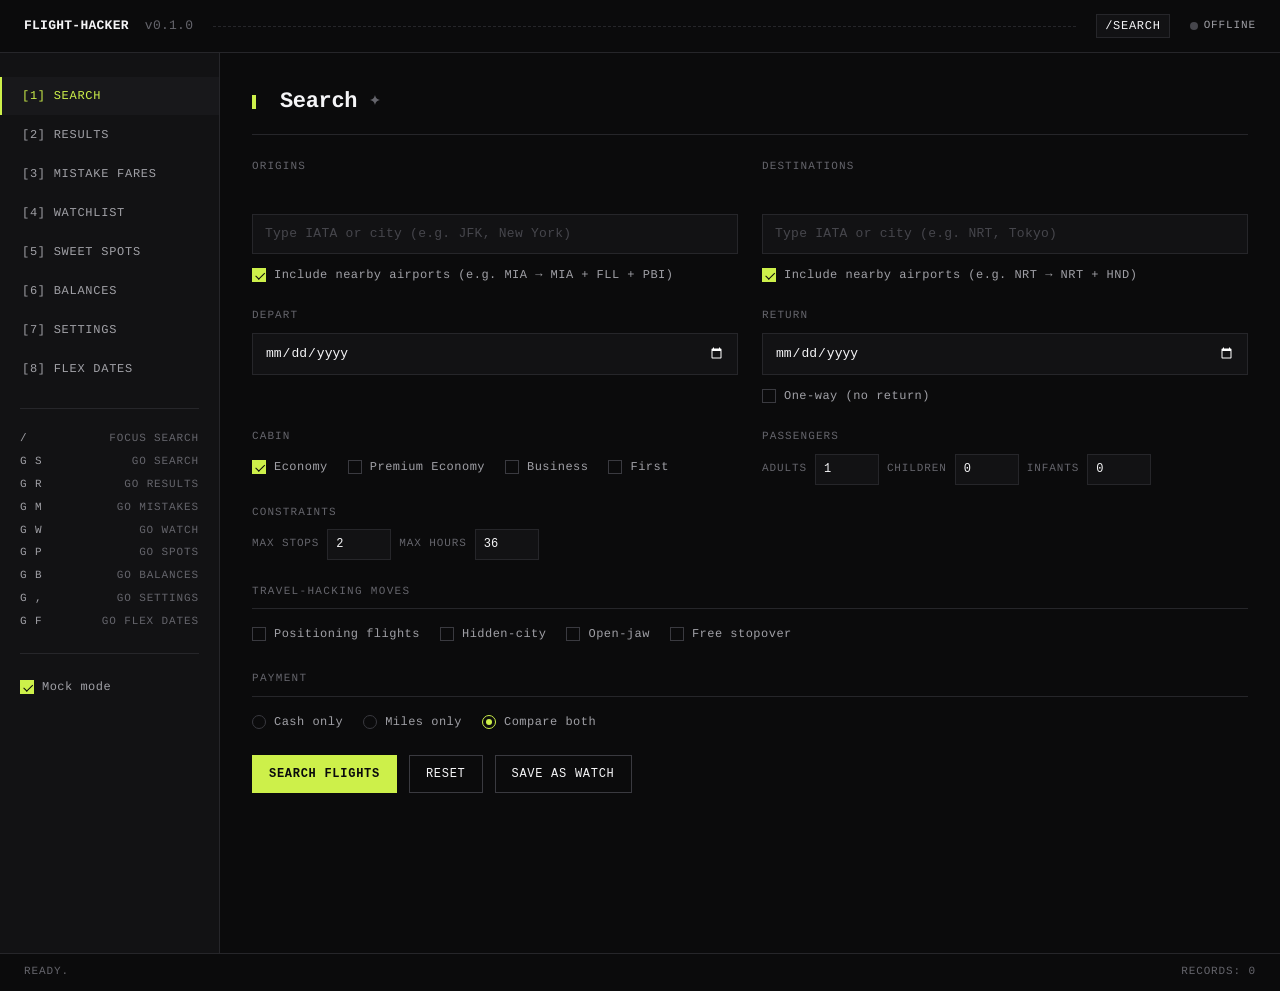
==== commit 808d221e: "Add flexible-date calendar heatmap + carrier logos + visual polish New /api/calendar endpoint with 6" ====
--- a/ui/index.html
+++ b/ui/index.html
@@ -44,6 +44,7 @@
       <li><a href="#sweet-spots" class="fh-nav__link" data-route="sweet-spots">[5] Sweet spots</a></li>
       <li><a href="#balances"    class="fh-nav__link" data-route="balances">[6] Balances</a></li>
       <li><a href="#settings"    class="fh-nav__link" data-route="settings">[7] Settings</a></li>
+      <li><a href="#flex"        class="fh-nav__link" data-route="flex">[8] Flex Dates</a></li>
     </ul>
     <div class="fh-sidebar__divider"></div>
     <div class="fh-sidebar__hint">
@@ -55,6 +56,7 @@
       <div><span>g p</span><span>Go spots</span></div>
       <div><span>g b</span><span>Go balances</span></div>
       <div><span>g ,</span><span>Go settings</span></div>
+      <div><span>g f</span><span>Go flex dates</span></div>
     </div>
     <div class="fh-sidebar__divider"></div>
     <div class="fh-sidebar__mode">
@@ -452,6 +454,101 @@
       </form>
     </section>
 
+    <!-- ============================================================ -->
+    <!-- SECTION: FLEX DATES                                           -->
+    <!-- ============================================================ -->
+    <section class="fh-section" id="fh-section-flex" data-route="flex" hidden>
+      <h1 class="fh-h1">Flex Dates</h1>
+      <p class="fh-muted" style="margin-top:-8px;margin-bottom:16px;">
+        Pick a window. We scan each day in parallel and show the cheapest fare in a color-coded calendar.
+        Click any day to drill into a full search for that date.
+      </p>
+
+      <form id="fh-flex-form" class="fh-form">
+
+        <div class="fh-grid fh-grid--2">
+
+          <div class="fh-field">
+            <label class="fh-label">Origin</label>
+            <div class="fh-chips" id="fh-flex-chips-origin"></div>
+            <input type="text" class="fh-input" id="fh-flex-origin-input"
+                   placeholder="Type IATA or city (e.g. JFK, New York)"
+                   autocomplete="off" />
+            <ul class="fh-suggest" id="fh-flex-suggest-origin" hidden></ul>
+          </div>
+
+          <div class="fh-field">
+            <label class="fh-label">Destination</label>
+            <div class="fh-chips" id="fh-flex-chips-dest"></div>
+            <input type="text" class="fh-input" id="fh-flex-dest-input"
+                   placeholder="Type IATA or city (e.g. LAX, Tokyo)"
+                   autocomplete="off" />
+            <ul class="fh-suggest" id="fh-flex-suggest-dest" hidden></ul>
+          </div>
+
+          <div class="fh-field">
+            <label class="fh-label">Window start</label>
+            <input type="date" class="fh-input" id="fh-flex-start" />
+          </div>
+
+          <div class="fh-field">
+            <label class="fh-label">Window end</label>
+            <input type="date" class="fh-input" id="fh-flex-end" />
+          </div>
+
+          <div class="fh-field">
+            <label class="fh-label">Cabin</label>
+            <select class="fh-input" id="fh-flex-cabin">
+              <option value="Y" selected>Economy</option>
+              <option value="PE">Premium Economy</option>
+              <option value="J">Business</option>
+              <option value="F">First</option>
+            </select>
+          </div>
+
+          <div class="fh-field">
+            <label class="fh-label">Adults</label>
+            <input type="number" class="fh-input fh-input--mini" id="fh-flex-adults" value="1" min="1" max="8" />
+          </div>
+
+        </div>
+
+        <div class="fh-divider">Payment</div>
+
+        <div class="fh-row fh-row--wrap">
+          <label class="fh-radio"><input type="radio" name="fh-flex-mode" value="cash" checked /> Cash only (fast)</label>
+          <label class="fh-radio"><input type="radio" name="fh-flex-mode" value="award" /> Miles only</label>
+          <label class="fh-radio"><input type="radio" name="fh-flex-mode" value="both" /> Cash &amp; miles</label>
+        </div>
+
+        <div class="fh-actions">
+          <button type="submit" class="fh-btn fh-btn--primary" id="fh-flex-go">Search calendar</button>
+          <button type="button" class="fh-btn"                 id="fh-flex-reset">Reset</button>
+        </div>
+
+        <div class="fh-progress" id="fh-flex-progress" hidden style="display:none">
+          <div class="fh-progress__bar"></div>
+          <div class="fh-progress__label" id="fh-flex-progress-label">Scanning calendar…</div>
+        </div>
+      </form>
+
+      <!-- Summary banner -->
+      <div class="fh-flex-summary" id="fh-flex-summary" hidden></div>
+
+      <!-- Calendar grid -->
+      <div class="fh-cal-wrap" id="fh-cal-wrap" hidden>
+        <div class="fh-cal-dow">
+          <div>Sun</div><div>Mon</div><div>Tue</div><div>Wed</div>
+          <div>Thu</div><div>Fri</div><div>Sat</div>
+        </div>
+        <div class="fh-calendar" id="fh-calendar"></div>
+        <div class="fh-cal-legend" id="fh-cal-legend"></div>
+      </div>
+
+      <div class="fh-flex-empty" id="fh-flex-empty">No calendar loaded yet. Fill the form and click <b>Search calendar</b>.</div>
+      <div class="fh-muted" id="fh-flex-footer" style="margin-top:12px;"></div>
+    </section>
+
   </main>
 </div>
 
--- a/ui/styles.css
+++ b/ui/styles.css
@@ -1136,6 +1136,383 @@
 .fh-input:focus-visible { outline: none; }   /* handled by border-color */
 
 /* ============================================================
+   FLEX DATES — calendar heatmap
+   ============================================================ */
+
+.fh-flex-summary {
+  margin: var(--s-4) 0 var(--s-3);
+  padding: var(--s-3) var(--s-4);
+  background: var(--fh-panel-2);
+  border: 1px solid var(--fh-rule);
+  font-size: var(--t-md);
+  display: flex;
+  flex-wrap: wrap;
+  gap: var(--s-3) var(--s-5);
+  align-items: baseline;
+}
+.fh-flex-summary__big {
+  color: var(--fh-accent);
+  font-size: var(--t-lg);
+  font-weight: 600;
+}
+.fh-flex-summary__lbl { color: var(--fh-text-mut); margin-right: var(--s-1); }
+
+.fh-cal-wrap {
+  margin-top: var(--s-3);
+  border: 1px solid var(--fh-rule);
+  background: var(--fh-bg);
+}
+.fh-cal-dow {
+  display: grid;
+  grid-template-columns: repeat(7, 1fr);
+  gap: 1px;
+  background: var(--fh-rule);
+  border-bottom: 1px solid var(--fh-rule);
+}
+.fh-cal-dow > div {
+  background: var(--fh-panel);
+  color: var(--fh-text-mut);
+  padding: var(--s-2) var(--s-3);
+  font-size: var(--t-xs);
+  letter-spacing: 0.06em;
+  text-transform: uppercase;
+  text-align: center;
+}
+
+.fh-calendar {
+  display: grid;
+  grid-template-columns: repeat(7, 1fr);
+  gap: 1px;
+  background: var(--fh-rule);
+}
+.fh-cal-cell {
+  background: var(--fh-panel);
+  border: 1px solid transparent;
+  padding: var(--s-3);
+  min-height: 76px;
+  cursor: pointer;
+  display: flex;
+  flex-direction: column;
+  justify-content: space-between;
+  transition: background var(--t-fast) var(--ease),
+              border-color var(--t-fast) var(--ease),
+              transform var(--t-fast) var(--ease);
+}
+.fh-cal-cell:hover {
+  border-color: var(--fh-rule-bright);
+  transform: translateY(-1px);
+}
+.fh-cal-cell__date {
+  font-size: var(--t-xs);
+  color: var(--fh-text-mut);
+  letter-spacing: 0.04em;
+}
+.fh-cal-cell__price {
+  font-size: var(--t-lg);
+  font-weight: 600;
+  color: var(--fh-text);
+  font-variant-numeric: tabular-nums;
+}
+.fh-cal-cell__meta {
+  font-size: 10px;
+  color: var(--fh-text-mut);
+  text-transform: uppercase;
+  letter-spacing: 0.04em;
+  white-space: nowrap;
+  overflow: hidden;
+  text-overflow: ellipsis;
+}
+
+/* Filler cells before the first day so the grid aligns to DOW */
+.fh-cal-cell--filler {
+  background: var(--fh-bg);
+  cursor: default;
+  pointer-events: none;
+}
+.fh-cal-cell--filler:hover { transform: none; border-color: transparent; }
+
+/* Bands — lowest quartile through above-90th-percentile */
+.fh-cal-cell--cheap {
+  background: var(--fh-accent-soft);
+  border-color: var(--fh-accent);
+}
+.fh-cal-cell--cheap .fh-cal-cell__price { color: var(--fh-accent); }
+
+.fh-cal-cell--mid-low { background: var(--fh-panel-2); }
+.fh-cal-cell--mid-high { background: var(--fh-panel); }
+.fh-cal-cell--expensive .fh-cal-cell__price { color: var(--fh-text-mut); }
+.fh-cal-cell--expensive { opacity: 0.78; }
+
+.fh-cal-cell--nodata {
+  background: transparent;
+  border: 1px dashed var(--fh-rule-strong);
+  cursor: default;
+}
+.fh-cal-cell--nodata:hover { transform: none; }
+.fh-cal-cell--nodata .fh-cal-cell__price { color: var(--fh-text-dim); }
+
+.fh-cal-cell__price--miles {
+  font-size: var(--t-md);
+  letter-spacing: -0.01em;
+}
+
+.fh-cal-legend {
+  display: flex;
+  flex-wrap: wrap;
+  gap: var(--s-4);
+  padding: var(--s-3) var(--s-4);
+  border-top: 1px solid var(--fh-rule);
+  background: var(--fh-panel);
+  font-size: var(--t-xs);
+  color: var(--fh-text-mut);
+}
+.fh-cal-legend__swatch {
+  display: inline-block;
+  width: 12px; height: 12px;
+  vertical-align: middle;
+  margin-right: var(--s-1);
+  border: 1px solid var(--fh-rule-strong);
+}
+.fh-cal-legend__swatch--cheap { background: var(--fh-accent-soft); border-color: var(--fh-accent); }
+.fh-cal-legend__swatch--mid-low { background: var(--fh-panel-2); }
+.fh-cal-legend__swatch--mid-high { background: var(--fh-panel); }
+.fh-cal-legend__swatch--expensive { background: var(--fh-panel); opacity: 0.78; }
+.fh-cal-legend__swatch--nodata {
+  background: transparent;
+  border: 1px dashed var(--fh-rule-strong);
+}
+
+.fh-flex-empty {
+  margin-top: var(--s-5);
+  padding: var(--s-5);
+  border: 1px dashed var(--fh-rule);
+  text-align: center;
+  color: var(--fh-text-mut);
+  background: var(--fh-panel);
+}
+
+/* ============================================================
+   CARRIER LOGO (results table, mistakes cards, sweet spots)
+   ------------------------------------------------------------
+   18px square, no chrome, no shadow. <img> hides itself via JS
+   on 404 from the CDN so a missing logo never leaves a visible
+   alt-text rectangle.
+   ============================================================ */
+.fh-carrier {
+  display: inline-flex;
+  align-items: center;
+  gap: var(--s-2);
+  min-width: 0;
+}
+.fh-carrier__logo {
+  width: 18px;
+  height: 18px;
+  object-fit: contain;
+  flex: 0 0 auto;
+  /* CDN PNGs are colored; preserve them. No border / radius. */
+  background: transparent;
+  filter: none;
+  /* The Google CDN tile is white-friendly; the dark surface keeps the
+     brutalist palette but some white-on-white logos vanish. Drop a tiny
+     light-tinted scrim so they stay readable without halos. */
+  box-shadow: inset 0 0 0 1px rgba(255, 255, 255, 0.04);
+}
+.fh-carrier__name {
+  white-space: nowrap;
+  overflow: hidden;
+  text-overflow: ellipsis;
+}
+.fh-carrier__logo--seg {
+  margin-right: var(--s-2);
+  vertical-align: -3px;
+}
+
+/* ============================================================
+   TOP-DEAL PIN (results table — lowest total_usd row)
+   ============================================================ */
+.fh-top-deal {
+  display: inline-block;
+  color: var(--fh-accent);
+  margin-right: 4px;
+  font-size: var(--t-md);
+  line-height: 1;
+}
+.fh-row--top-deal td:first-child { font-weight: 600; }
+
+/* ============================================================
+   RESULTS ROW HOVER — accent border-left, no background flash
+   ============================================================ */
+.fh-table--results tbody tr,
+.fh-table--watch tbody tr,
+.fh-table--spots tbody tr {
+  /* Shift the row in 2px so we can land an accent rule on hover without
+     causing a width jump. Border-left is transparent until hover. */
+  border-left: 2px solid transparent;
+  transition: border-left-color var(--t-fast) var(--ease),
+              background var(--t-fast) var(--ease);
+}
+.fh-table--results tbody tr:hover,
+.fh-table--watch tbody tr:hover,
+.fh-table--spots tbody tr:hover {
+  border-left-color: var(--fh-accent);
+}
+.fh-table--results tbody tr.fh-row--top-deal {
+  border-left-color: var(--fh-accent);
+  background: rgba(205, 240, 74, 0.03);
+}
+.fh-table--results tbody tr.fh-row--top-deal:hover {
+  background: var(--fh-accent-soft);
+}
+
+/* ============================================================
+   DEAL TAG (mistake-fare cards under-median + LEGAL)
+   ============================================================ */
+.fh-deal-tag {
+  display: inline-block;
+  padding: 1px 6px;
+  margin-left: var(--s-2);
+  background: var(--fh-accent);
+  color: var(--fh-accent-fg);
+  font-size: 10px;
+  letter-spacing: 0.14em;
+  font-weight: 700;
+  text-transform: uppercase;
+  vertical-align: 2px;
+}
+.fh-card--deal {
+  border-left: 3px solid var(--fh-accent);
+}
+.fh-card__src {
+  color: var(--fh-text-mut);
+  margin-left: 4px;
+}
+
+/* ============================================================
+   ROUTE ARROW (watchlist, etc.)
+   ============================================================ */
+.fh-route {
+  display: inline-flex;
+  align-items: center;
+  gap: 6px;
+  font-weight: 600;
+  letter-spacing: 0.02em;
+}
+.fh-route__arrow {
+  color: var(--fh-text-mut);
+  font-weight: 400;
+}
+
+/* ============================================================
+   STATUS DOTS (watchlist freshness)
+   ============================================================ */
+.fh-dot--ok    { background: var(--fh-ok);    box-shadow: 0 0 0 3px rgba(110, 231, 163, 0.10); }
+.fh-dot--warn  { background: var(--fh-gray);  box-shadow: 0 0 0 3px rgba(240, 196, 59, 0.10); }
+.fh-dot--stale { background: var(--fh-tos);   box-shadow: 0 0 0 3px rgba(244, 116, 97, 0.10); }
+
+/* Pulse animation for the topbar live dot during a search. */
+.fh-dot--pulse {
+  animation: fh-dot-pulse 1.1s ease-in-out infinite;
+}
+@keyframes fh-dot-pulse {
+  0%, 100% {
+    box-shadow: 0 0 0 3px var(--fh-accent-soft);
+    transform: scale(1);
+  }
+  50% {
+    box-shadow: 0 0 0 7px rgba(205, 240, 74, 0.04);
+    transform: scale(1.15);
+  }
+}
+
+/* ============================================================
+   SIDEBAR BADGE (counter next to nav links)
+   ============================================================ */
+.fh-nav__link { position: relative; }
+.fh-nav__badge {
+  display: inline-block;
+  margin-left: auto;
+  padding: 1px 6px;
+  background: var(--fh-accent);
+  color: var(--fh-accent-fg);
+  font-size: 10px;
+  font-weight: 700;
+  letter-spacing: 0.06em;
+  font-family: var(--fh-mono);
+  min-width: 16px;
+  text-align: center;
+}
+
+/* ============================================================
+   SECTION HEADER MICRO-ICONS
+   ------------------------------------------------------------
+   Each section's <h1> gets a glyph BEFORE the accent block. CSS
+   sets them per section-route via the parent .fh-section[data-route].
+   Kept in monospace pixel grid; no decorative font.
+   ============================================================ */
+.fh-section[data-route] > .fh-h1 {
+  display: flex;
+  align-items: center;
+  gap: var(--s-3);
+}
+.fh-section[data-route] > .fh-h1::after {
+  content: "";
+  display: inline-block;
+  width: 14px;
+  height: 14px;
+}
+.fh-section[data-route="search"]      > .fh-h1::after { content: "✦"; color: var(--fh-text-mut); width: auto; height: auto; font-size: var(--t-md); }
+.fh-section[data-route="results"]     > .fh-h1::after { content: "◆"; color: var(--fh-text-mut); width: auto; height: auto; font-size: var(--t-md); }
+.fh-section[data-route="mistakes"]    > .fh-h1::after { content: "⊕"; color: var(--fh-text-mut); width: auto; height: auto; font-size: var(--t-md); }
+.fh-section[data-route="watchlist"]   > .fh-h1::after { content: "◐"; color: var(--fh-text-mut); width: auto; height: auto; font-size: var(--t-md); }
+.fh-section[data-route="sweet-spots"] > .fh-h1::after { content: "✱"; color: var(--fh-text-mut); width: auto; height: auto; font-size: var(--t-md); }
+.fh-section[data-route="balances"]    > .fh-h1::after { content: "▼"; color: var(--fh-text-mut); width: auto; height: auto; font-size: var(--t-md); }
+.fh-section[data-route="settings"]    > .fh-h1::after { content: "⚙"; color: var(--fh-text-mut); width: auto; height: auto; font-size: var(--t-md); }
+
+/* ============================================================
+   EMPTY-STATE GLYPH
+   ============================================================ */
+.fh-empty__glyph {
+  font-size: 24px;
+  color: var(--fh-text-dim);
+  letter-spacing: 0.5em;
+  margin-bottom: var(--s-2);
+  user-select: none;
+}
+.fh-empty__text {
+  font-size: var(--t-sm);
+  color: var(--fh-text-mut);
+}
+/* The mistakes empty state is a flex card grid item; reflow its inner
+   glyph + text stack so the layout matches the table-cell empty state. */
+.fh-cards > .fh-empty {
+  display: flex;
+  flex-direction: column;
+  align-items: center;
+  justify-content: center;
+  grid-column: 1 / -1;
+}
+
+/* ============================================================
+   MONOSPACE-LOCKED ELAPSED COUNTER
+   ------------------------------------------------------------
+   The search progress label includes a live "— 14s" suffix that
+   shifts width as digits grow. Force tabular numerals so the
+   layout doesn't jitter on each tick.
+   ============================================================ */
+#fh-search-progress-label {
+  font-variant-numeric: tabular-nums;
+  font-feature-settings: "tnum";
+}
+
+/* Segment <pre> in detail overlay: align logo + text */
+.fh-overlay__body pre.fh-seg {
+  display: flex;
+  align-items: center;
+  gap: var(--s-2);
+  white-space: pre-wrap;
+}
+
+/* ============================================================
    RESPONSIVE — collapse sidebar at narrow widths
    ============================================================ */
 
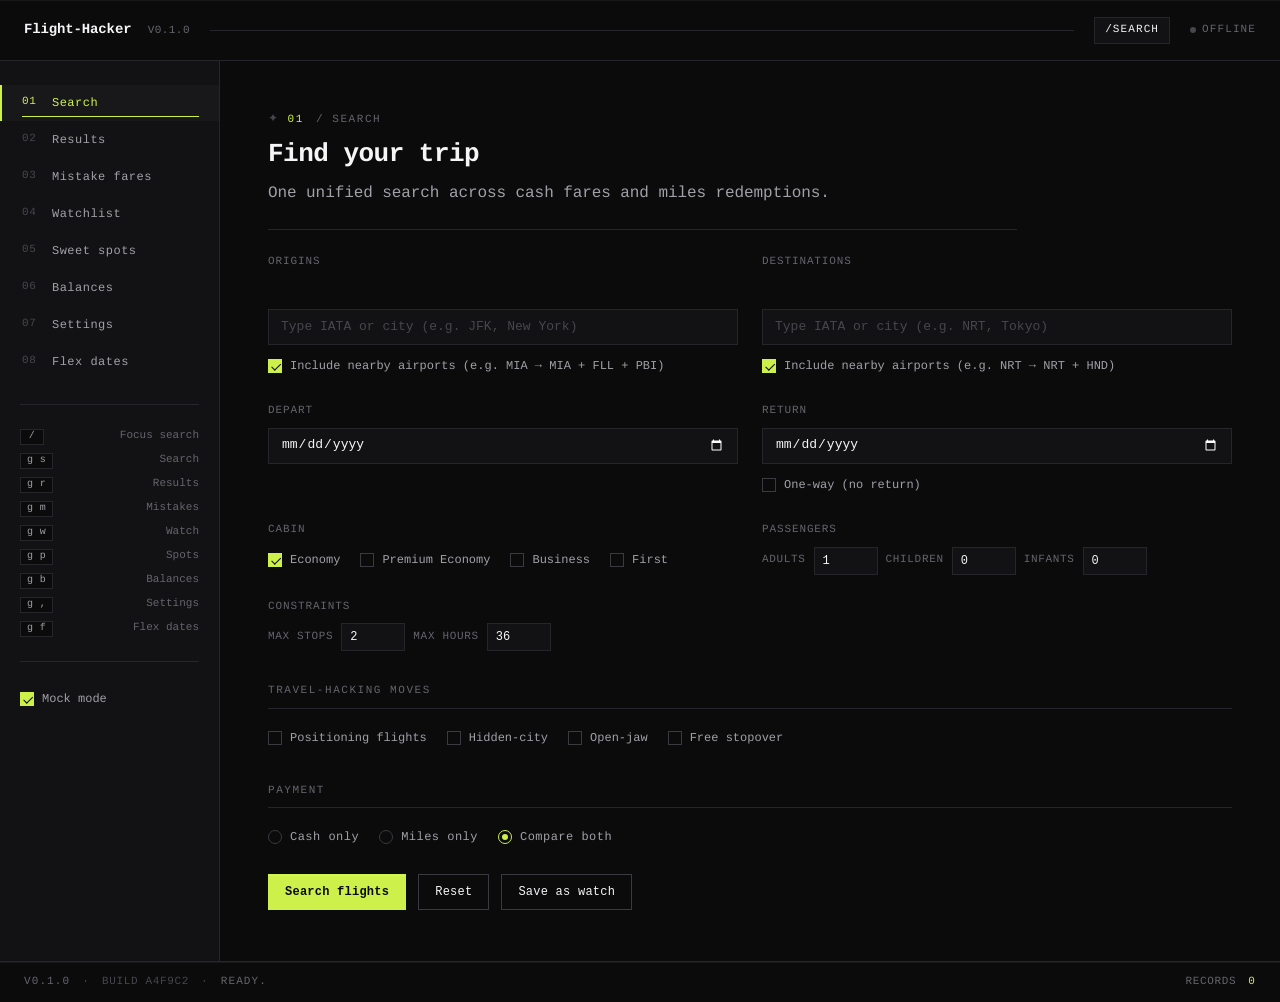
==== commit 8833a405: "UI pro-polish pass: typography, spacing, kickers, tables, toasts Editorial typography: - Per-section" ====
--- a/ui/index.html
+++ b/ui/index.html
@@ -12,7 +12,7 @@
 <!-- TOP BAR                                                       -->
 <!-- ============================================================ -->
 <header class="fh-topbar" id="fh-topbar">
-  <div class="fh-topbar__brand">FLIGHT-HACKER&nbsp;<span class="fh-topbar__ver" id="fh-version">v0.1.0</span></div>
+  <div class="fh-topbar__brand">Flight-Hacker&nbsp;<span class="fh-topbar__ver" id="fh-version">v0.1.0</span></div>
   <div class="fh-topbar__rule"></div>
   <div class="fh-topbar__route" id="fh-topbar-route">/SEARCH</div>
   <div class="fh-topbar__live" id="fh-topbar-live">
@@ -37,26 +37,26 @@
   <!-- SIDEBAR -->
   <nav class="fh-sidebar" id="fh-sidebar">
     <ul class="fh-nav">
-      <li><a href="#search"      class="fh-nav__link" data-route="search">[1] Search</a></li>
-      <li><a href="#results"     class="fh-nav__link" data-route="results">[2] Results</a></li>
-      <li><a href="#mistakes"    class="fh-nav__link" data-route="mistakes">[3] Mistake fares</a></li>
-      <li><a href="#watchlist"   class="fh-nav__link" data-route="watchlist">[4] Watchlist</a></li>
-      <li><a href="#sweet-spots" class="fh-nav__link" data-route="sweet-spots">[5] Sweet spots</a></li>
-      <li><a href="#balances"    class="fh-nav__link" data-route="balances">[6] Balances</a></li>
-      <li><a href="#settings"    class="fh-nav__link" data-route="settings">[7] Settings</a></li>
-      <li><a href="#flex"        class="fh-nav__link" data-route="flex">[8] Flex Dates</a></li>
+      <li><a href="#search"      class="fh-nav__link" data-route="search"><span class="fh-nav__num">01</span><span class="fh-nav__label">Search</span></a></li>
+      <li><a href="#results"     class="fh-nav__link" data-route="results"><span class="fh-nav__num">02</span><span class="fh-nav__label">Results</span></a></li>
+      <li><a href="#mistakes"    class="fh-nav__link" data-route="mistakes"><span class="fh-nav__num">03</span><span class="fh-nav__label">Mistake fares</span></a></li>
+      <li><a href="#watchlist"   class="fh-nav__link" data-route="watchlist"><span class="fh-nav__num">04</span><span class="fh-nav__label">Watchlist</span></a></li>
+      <li><a href="#sweet-spots" class="fh-nav__link" data-route="sweet-spots"><span class="fh-nav__num">05</span><span class="fh-nav__label">Sweet spots</span></a></li>
+      <li><a href="#balances"    class="fh-nav__link" data-route="balances"><span class="fh-nav__num">06</span><span class="fh-nav__label">Balances</span></a></li>
+      <li><a href="#settings"    class="fh-nav__link" data-route="settings"><span class="fh-nav__num">07</span><span class="fh-nav__label">Settings</span></a></li>
+      <li><a href="#flex"        class="fh-nav__link" data-route="flex"><span class="fh-nav__num">08</span><span class="fh-nav__label">Flex dates</span></a></li>
     </ul>
     <div class="fh-sidebar__divider"></div>
     <div class="fh-sidebar__hint">
-      <div><span>/</span><span>Focus search</span></div>
-      <div><span>g s</span><span>Go search</span></div>
-      <div><span>g r</span><span>Go results</span></div>
-      <div><span>g m</span><span>Go mistakes</span></div>
-      <div><span>g w</span><span>Go watch</span></div>
-      <div><span>g p</span><span>Go spots</span></div>
-      <div><span>g b</span><span>Go balances</span></div>
-      <div><span>g ,</span><span>Go settings</span></div>
-      <div><span>g f</span><span>Go flex dates</span></div>
+      <div><span class="fh-sidebar__hint-key">/</span><span>Focus search</span></div>
+      <div><span class="fh-sidebar__hint-key">g s</span><span>Search</span></div>
+      <div><span class="fh-sidebar__hint-key">g r</span><span>Results</span></div>
+      <div><span class="fh-sidebar__hint-key">g m</span><span>Mistakes</span></div>
+      <div><span class="fh-sidebar__hint-key">g w</span><span>Watch</span></div>
+      <div><span class="fh-sidebar__hint-key">g p</span><span>Spots</span></div>
+      <div><span class="fh-sidebar__hint-key">g b</span><span>Balances</span></div>
+      <div><span class="fh-sidebar__hint-key">g ,</span><span>Settings</span></div>
+      <div><span class="fh-sidebar__hint-key">g f</span><span>Flex dates</span></div>
     </div>
     <div class="fh-sidebar__divider"></div>
     <div class="fh-sidebar__mode">
@@ -74,7 +74,9 @@
     <!-- SECTION: SEARCH                                               -->
     <!-- ============================================================ -->
     <section class="fh-section" id="fh-section-search" data-route="search">
-      <h1 class="fh-h1">Search</h1>
+      <div class="fh-kicker"><span class="fh-kicker__num">01</span> / Search</div>
+      <h1 class="fh-h1">Find your trip</h1>
+      <p class="fh-deck">One unified search across cash fares and miles redemptions.</p>
 
       <form id="fh-search-form" class="fh-form">
 
@@ -87,7 +89,7 @@
                    placeholder="Type IATA or city (e.g. JFK, New York)"
                    autocomplete="off" />
             <ul class="fh-suggest" id="fh-suggest-origin" hidden></ul>
-            <label class="fh-check" style="margin-top:8px;">
+            <label class="fh-check">
               <input type="checkbox" id="fh-expand-origins" checked />
               Include nearby airports (e.g. MIA → MIA + FLL + PBI)
             </label>
@@ -100,7 +102,7 @@
                    placeholder="Type IATA or city (e.g. NRT, Tokyo)"
                    autocomplete="off" />
             <ul class="fh-suggest" id="fh-suggest-dest" hidden></ul>
-            <label class="fh-check" style="margin-top:8px;">
+            <label class="fh-check">
               <input type="checkbox" id="fh-expand-destinations" checked />
               Include nearby airports (e.g. NRT → NRT + HND)
             </label>
@@ -114,7 +116,7 @@
           <div class="fh-field">
             <label class="fh-label">Return</label>
             <input type="date" class="fh-input" id="fh-return-from" />
-            <label class="fh-check" style="margin-top:8px;">
+            <label class="fh-check">
               <input type="checkbox" id="fh-oneway" />
               One-way (no return)
             </label>
@@ -188,7 +190,9 @@
     <!-- SECTION: RESULTS                                              -->
     <!-- ============================================================ -->
     <section class="fh-section" id="fh-section-results" data-route="results" hidden>
-      <h1 class="fh-h1">Results</h1>
+      <div class="fh-kicker"><span class="fh-kicker__num">02</span> / Results</div>
+      <h1 class="fh-h1">Cheapest path first</h1>
+      <p class="fh-deck">Cash and award redemptions ranked by total cost.</p>
 
       <div class="fh-filters" id="fh-results-filters">
         <button class="fh-chip fh-chip--filter fh-chip--on" data-filter="all">All</button>
@@ -219,7 +223,14 @@
             </tr>
           </thead>
           <tbody id="fh-results-tbody">
-            <tr class="fh-empty"><td colspan="13">No results yet. Run a search.</td></tr>
+            <tr class="fh-empty"><td colspan="13">
+              <div class="fh-empty__block">
+                <div class="fh-empty__glyph">◆</div>
+                <div class="fh-empty__title">No results yet</div>
+                <div class="fh-empty__sub">Fill out the search form and we'll rank cash and miles redemptions side by side.</div>
+                <a class="fh-btn fh-btn--mini fh-empty__cta" href="#search">Go to search</a>
+              </div>
+            </td></tr>
           </tbody>
         </table>
       </div>
@@ -229,7 +240,9 @@
     <!-- SECTION: MISTAKE FARES                                        -->
     <!-- ============================================================ -->
     <section class="fh-section" id="fh-section-mistakes" data-route="mistakes" hidden>
-      <h1 class="fh-h1">Mistake Fares</h1>
+      <div class="fh-kicker"><span class="fh-kicker__num">03</span> / Deals</div>
+      <h1 class="fh-h1">Mistake fares</h1>
+      <p class="fh-deck">Live feed from 9 aggregators. Acts fast — these die quickly.</p>
 
       <div class="fh-actions">
         <button class="fh-btn fh-btn--primary" id="fh-mistakes-refresh">Refresh feed</button>
@@ -237,7 +250,14 @@
       </div>
 
       <div class="fh-cards" id="fh-mistakes-list">
-        <div class="fh-empty">No deals loaded yet. Click refresh.</div>
+        <div class="fh-empty">
+          <div class="fh-empty__block">
+            <div class="fh-empty__glyph">⊕</div>
+            <div class="fh-empty__title">No deals loaded yet</div>
+            <div class="fh-empty__sub">Pull the live aggregator feed to surface mistake fares before they're patched.</div>
+            <button type="button" class="fh-btn fh-btn--mini fh-empty__cta" id="fh-mistakes-empty-refresh">Refresh feed</button>
+          </div>
+        </div>
       </div>
     </section>
 
@@ -245,7 +265,9 @@
     <!-- SECTION: WATCHLIST                                            -->
     <!-- ============================================================ -->
     <section class="fh-section" id="fh-section-watchlist" data-route="watchlist" hidden>
-      <h1 class="fh-h1">Watchlist</h1>
+      <div class="fh-kicker"><span class="fh-kicker__num">04</span> / Watchlist</div>
+      <h1 class="fh-h1">Watched routes</h1>
+      <p class="fh-deck">Runs hourly. Pings you when prices break your thresholds.</p>
 
       <div class="fh-actions">
         <button class="fh-btn fh-btn--primary" id="fh-watch-new">+ New watch</button>
@@ -266,7 +288,14 @@
             </tr>
           </thead>
           <tbody id="fh-watch-tbody">
-            <tr class="fh-empty"><td colspan="8">No watches. Click + new watch.</td></tr>
+            <tr class="fh-empty"><td colspan="8">
+              <div class="fh-empty__block">
+                <div class="fh-empty__glyph">◐</div>
+                <div class="fh-empty__title">No watches yet</div>
+                <div class="fh-empty__sub">Save a route from search, or add one directly here. We'll re-check it hourly and ping you when prices drop.</div>
+                <button type="button" class="fh-btn fh-btn--mini fh-empty__cta" id="fh-watch-empty-new">+ New watch</button>
+              </div>
+            </td></tr>
           </tbody>
         </table>
       </div>
@@ -316,7 +345,9 @@
     <!-- SECTION: SWEET SPOTS                                          -->
     <!-- ============================================================ -->
     <section class="fh-section" id="fh-section-sweet-spots" data-route="sweet-spots" hidden>
-      <h1 class="fh-h1">Sweet Spots</h1>
+      <div class="fh-kicker"><span class="fh-kicker__num">05</span> / Library</div>
+      <h1 class="fh-h1">Sweet spots</h1>
+      <p class="fh-deck">25 curated landmark redemptions, updated for 2026.</p>
 
       <div class="fh-actions">
         <input type="text" class="fh-input" id="fh-spots-search"
@@ -336,7 +367,13 @@
             </tr>
           </thead>
           <tbody id="fh-spots-tbody">
-            <tr class="fh-empty"><td colspan="6">Loading sweet spots...</td></tr>
+            <tr class="fh-empty"><td colspan="6">
+              <div class="fh-empty__block">
+                <div class="fh-empty__glyph">✱</div>
+                <div class="fh-empty__title">Loading sweet spots…</div>
+                <div class="fh-empty__sub">Curated landmark redemptions across the major loyalty programs.</div>
+              </div>
+            </td></tr>
           </tbody>
         </table>
       </div>
@@ -346,7 +383,9 @@
     <!-- SECTION: BALANCES                                             -->
     <!-- ============================================================ -->
     <section class="fh-section" id="fh-section-balances" data-route="balances" hidden>
-      <h1 class="fh-h1">Balances</h1>
+      <div class="fh-kicker"><span class="fh-kicker__num">06</span> / You</div>
+      <h1 class="fh-h1">Your points</h1>
+      <p class="fh-deck">Drive the effective-balance math behind every recommendation.</p>
 
       <form id="fh-balances-form" class="fh-form">
 
@@ -411,7 +450,9 @@
     <!-- SECTION: SETTINGS                                             -->
     <!-- ============================================================ -->
     <section class="fh-section" id="fh-section-settings" data-route="settings" hidden>
-      <h1 class="fh-h1">Settings</h1>
+      <div class="fh-kicker"><span class="fh-kicker__num">07</span> / Settings</div>
+      <h1 class="fh-h1">Preferences</h1>
+      <p class="fh-deck">API keys, alert channels, valuation source.</p>
 
       <form id="fh-settings-form" class="fh-form">
 
@@ -458,8 +499,10 @@
     <!-- SECTION: FLEX DATES                                           -->
     <!-- ============================================================ -->
     <section class="fh-section" id="fh-section-flex" data-route="flex" hidden>
-      <h1 class="fh-h1">Flex Dates</h1>
-      <p class="fh-muted" style="margin-top:-8px;margin-bottom:16px;">
+      <div class="fh-kicker"><span class="fh-kicker__num">08</span> / Flex</div>
+      <h1 class="fh-h1">Flexible dates</h1>
+      <p class="fh-deck">Heatmap of cheapest days across a date window.</p>
+      <p class="fh-hint" style="margin-bottom:var(--s-6);">
         Pick a window. We scan each day in parallel and show the cheapest fare in a color-coded calendar.
         Click any day to drill into a full search for that date.
       </p>
@@ -545,8 +588,14 @@
         <div class="fh-cal-legend" id="fh-cal-legend"></div>
       </div>
 
-      <div class="fh-flex-empty" id="fh-flex-empty">No calendar loaded yet. Fill the form and click <b>Search calendar</b>.</div>
-      <div class="fh-muted" id="fh-flex-footer" style="margin-top:12px;"></div>
+      <div class="fh-flex-empty" id="fh-flex-empty">
+        <div class="fh-empty__block">
+          <div class="fh-empty__glyph">▦</div>
+          <div class="fh-empty__title">No calendar loaded yet</div>
+          <div class="fh-empty__sub">Pick an origin, destination, and date window. We'll scan each day in parallel.</div>
+        </div>
+      </div>
+      <div class="fh-muted fh-flex-footer" id="fh-flex-footer"></div>
     </section>
 
   </main>
@@ -556,8 +605,17 @@
 <!-- FOOTER                                                        -->
 <!-- ============================================================ -->
 <footer class="fh-footer" id="fh-footer">
-  <span id="fh-footer-left">Ready</span>
-  <span id="fh-footer-right">Records: 0</span>
+  <span class="fh-footer__left">
+    <span id="fh-footer-version">v0.1.0</span>
+    <span class="fh-footer__sep">·</span>
+    <span class="fh-footer__build" id="fh-footer-build">build a4f9c2</span>
+    <span class="fh-footer__sep">·</span>
+    <span id="fh-footer-left">Ready</span>
+  </span>
+  <span class="fh-footer__right">
+    <span class="fh-mini">Records</span>
+    <span class="fh-footer__count" id="fh-footer-right">0</span>
+  </span>
 </footer>
 
 <!-- ============================================================ -->
@@ -573,6 +631,11 @@
   </div>
 </div>
 
+<!-- ============================================================ -->
+<!-- TOAST STACK (bottom-right notifications)                      -->
+<!-- ============================================================ -->
+<div class="fh-toasts" id="fh-toasts" aria-live="polite" aria-atomic="false"></div>
+
 <script src="mock_api.js"></script>
 <script src="app.js"></script>
 </body>
--- a/ui/styles.css
+++ b/ui/styles.css
@@ -57,14 +57,23 @@
              "IBM Plex Mono", ui-monospace, SFMono-Regular,
              "SF Mono", "Menlo", "Consolas", monospace;
 
-  /* scale */
-  --t-xs: 11px;
-  --t-sm: 12px;
-  --t-md: 13px;
-  --t-lg: 14px;
-  --t-xl: 16px;
-  --t-h:  18px;
-  --t-hh: 22px;
+  /* type scale — deliberate, used everywhere */
+  --t-xs:  11px;   /* micro labels, kickers, hints      */
+  --t-sm:  12px;   /* secondary body, table cells       */
+  --t-md:  13px;   /* primary body, inputs              */
+  --t-lg:  14px;   /* emphasized body, card route       */
+  --t-xl:  16px;   /* h3, deck                          */
+  --t-h:   20px;   /* h2 (reserved)                     */
+  --t-hh:  26px;   /* h1 — section headers              */
+
+  /* type weights — single source of truth */
+  --w-reg: 400;
+  --w-med: 500;
+  --w-bold: 600;
+
+  /* control heights — buttons + inputs share the same rail */
+  --h-ctl:    36px;
+  --h-ctl-sm: 28px;
 
   /* radii kept at 0 — brutalist */
   --r: 0;
@@ -78,11 +87,13 @@
   --s-6: 24px;
   --s-8: 32px;
   --s-10: 48px;
-
-  /* timing */
+  --s-12: 64px;
+
+  /* timing — Linear-style, 100ms cubic */
   --ease: cubic-bezier(.4, 0, .2, 1);
-  --t-fast: 80ms;
-  --t-med:  140ms;
+  --t-fast: 100ms;
+  --t-med:  180ms;
+  --t-slow: 260ms;
 }
 
 * { box-sizing: border-box; }
@@ -113,30 +124,36 @@
    TOP BAR
    ============================================================ */
 
+/* Hairline above the topbar — gives the chrome a "lifted" feel without shadows */
 .fh-topbar {
   display: grid;
   grid-template-columns: auto 1fr auto auto;
   align-items: center;
   gap: var(--s-5);
-  padding: 14px var(--s-6);
+  padding: var(--s-4) var(--s-6);
+  border-top: 1px solid var(--fh-panel-2);
   border-bottom: 1px solid var(--fh-rule);
   background: var(--fh-bg);
   position: sticky;
   top: 0;
   z-index: 10;
   font-size: var(--t-sm);
+  min-height: 52px;
 }
 .fh-topbar__brand {
-  font-size: var(--t-md);
-  font-weight: 700;
-  letter-spacing: 0.02em;
+  font-size: var(--t-lg);
+  font-weight: var(--w-bold);
+  letter-spacing: -0.01em;
   white-space: nowrap;
   color: var(--fh-text);
 }
 .fh-topbar__ver {
   color: var(--fh-text-mut);
-  font-weight: 400;
+  font-weight: var(--w-reg);
+  font-size: var(--t-xs);
   margin-left: var(--s-2);
+  letter-spacing: 0.04em;
+  text-transform: uppercase;
 }
 /* Replace ASCII rule with a real thin line drawn via the column. */
 .fh-topbar__rule {
@@ -144,33 +161,35 @@
   user-select: none;
   position: relative;
   height: 1px;
-  border-top: 1px dashed var(--fh-rule);
+  border-top: 1px solid var(--fh-rule);
   align-self: center;
   overflow: hidden;
   font-size: 0;
 }
 .fh-topbar__route {
   color: var(--fh-text);
-  font-size: var(--t-sm);
-  letter-spacing: 0.06em;
+  font-size: var(--t-xs);
+  letter-spacing: 0.10em;
   text-transform: uppercase;
-  padding: 2px 8px;
+  padding: 4px 10px;
   border: 1px solid var(--fh-rule);
   background: var(--fh-panel);
+  font-variant-numeric: tabular-nums;
+  font-feature-settings: "tnum";
 }
 .fh-topbar__live {
   display: inline-flex;
   align-items: center;
   gap: 6px;
-  color: var(--fh-text-sec);
+  color: var(--fh-text-mut);
   font-size: var(--t-xs);
-  letter-spacing: 0.08em;
+  letter-spacing: 0.10em;
   text-transform: uppercase;
 }
 .fh-dot {
-  font-size: 10px;
+  font-size: 0;
   line-height: 1;
-  width: 8px; height: 8px;
+  width: 6px; height: 6px;
   display: inline-block;
   border-radius: 50%;
   text-indent: -9999px;
@@ -188,13 +207,37 @@
   align-items: center;
   justify-content: space-between;
   gap: var(--s-4);
-  padding: 10px var(--s-6);
+  padding: var(--s-3) var(--s-6);
   border-top: 1px solid var(--fh-rule);
+  /* Faint hairline above the top border for the same "lifted" chrome feel
+     used by the topbar. */
+  box-shadow: inset 0 1px 0 0 var(--fh-panel-2);
   color: var(--fh-text-mut);
   font-size: var(--t-xs);
-  letter-spacing: 0.08em;
+  letter-spacing: 0.10em;
   text-transform: uppercase;
   background: var(--fh-bg);
+  min-height: 38px;
+}
+.fh-footer__left,
+.fh-footer__right {
+  display: inline-flex;
+  align-items: center;
+  gap: var(--s-3);
+  font-variant-numeric: tabular-nums;
+  font-feature-settings: "tnum";
+}
+.fh-footer__build {
+  color: var(--fh-text-dim);
+  font-size: var(--t-xs);
+  letter-spacing: 0.06em;
+}
+.fh-footer__sep {
+  color: var(--fh-text-dim);
+  user-select: none;
+}
+.fh-footer__count {
+  color: var(--fh-accent);
 }
 
 /* ============================================================
@@ -266,12 +309,21 @@
   padding: var(--s-6) 0;
   display: flex;
   flex-direction: column;
-  gap: var(--s-5);
+  gap: var(--s-6);
   position: sticky;
   top: 0;
   align-self: start;
   height: 100vh;
   overflow-y: auto;
+  /* Subtle scroll indicator at the bottom — a 12px gradient fade fades when
+     content scrolls. No shadow, just a tonal hairline. */
+  background-image:
+    linear-gradient(var(--fh-panel) 30%, transparent),
+    linear-gradient(transparent, var(--fh-panel) 70%);
+  background-repeat: no-repeat;
+  background-size: 100% 14px, 100% 14px;
+  background-position: 0 0, 0 100%;
+  background-attachment: local, local;
 }
 
 /* nav */
@@ -287,25 +339,65 @@
   display: flex;
   align-items: center;
   gap: var(--s-3);
-  padding: 10px var(--s-5);
+  padding: 9px var(--s-5);
   color: var(--fh-text-sec);
   text-decoration: none;
   font-size: var(--t-sm);
-  letter-spacing: 0.06em;
-  text-transform: uppercase;
+  letter-spacing: 0.04em;
+  text-transform: none;
   border-left: 2px solid transparent;
   transition: color var(--t-fast) var(--ease),
               background var(--t-fast) var(--ease),
-              border-color var(--t-fast) var(--ease);
-}
+              border-color var(--t-fast) var(--ease),
+              padding-left var(--t-fast) var(--ease);
+}
+.fh-nav__num {
+  color: var(--fh-text-dim);
+  font-size: var(--t-xs);
+  letter-spacing: 0.06em;
+  font-variant-numeric: tabular-nums;
+  font-feature-settings: "tnum";
+  min-width: 18px;
+  transition: color var(--t-fast) var(--ease);
+}
+.fh-nav__link--active .fh-nav__num { color: var(--fh-accent); }
+.fh-nav__link:hover .fh-nav__num   { color: var(--fh-text-mut); }
+.fh-nav__link--active:hover .fh-nav__num { color: var(--fh-accent); }
+.fh-nav__label { flex: 0 1 auto; }
 .fh-nav__link:hover {
   color: var(--fh-text);
   background: var(--fh-panel-2);
+  padding-left: calc(var(--s-5) + 4px);
 }
 .fh-nav__link--active {
   color: var(--fh-accent);
   background: var(--fh-panel-2);
   border-left-color: var(--fh-accent);
+  font-weight: var(--w-med);
+  position: relative;
+}
+/* Active-link underline draw — animated when newly activated. */
+.fh-nav__link--active::after {
+  content: "";
+  position: absolute;
+  left: var(--s-5);
+  right: var(--s-5);
+  bottom: 4px;
+  height: 1px;
+  background: var(--fh-accent);
+  transform-origin: left center;
+  transform: scaleX(0);
+}
+.fh-nav__link[data-underline="draw"]::after {
+  animation: fh-nav-underline-draw 250ms var(--ease) forwards;
+}
+@keyframes fh-nav-underline-draw {
+  0%   { transform: scaleX(0); }
+  100% { transform: scaleX(1); }
+}
+.fh-nav__link--active:hover {
+  /* don't indent the active link — its identity is set */
+  padding-left: var(--s-5);
 }
 
 /* sidebar dividers (former ━━━━ lines, now real rules) */
@@ -325,20 +417,30 @@
   padding: 0 var(--s-5);
   color: var(--fh-text-mut);
   font-size: var(--t-xs);
-  line-height: 1.9;
-  letter-spacing: 0.08em;
-  text-transform: uppercase;
+  line-height: 1;
+  letter-spacing: 0;
+  text-transform: none;
   display: flex;
   flex-direction: column;
-  gap: 2px;
+  gap: var(--s-2);
 }
 .fh-sidebar__hint > div {
   display: flex;
   justify-content: space-between;
+  align-items: center;
   gap: var(--s-3);
 }
-.fh-sidebar__hint > div > span:first-child {
+.fh-sidebar__hint-key {
+  display: inline-block;
+  padding: 2px 6px;
+  background: var(--fh-bg);
+  border: 1px solid var(--fh-rule);
   color: var(--fh-text-sec);
+  font-size: 10px;
+  letter-spacing: 0.04em;
+  font-variant-numeric: tabular-nums;
+  min-width: 24px;
+  text-align: center;
 }
 
 /* mock toggle */
@@ -349,54 +451,100 @@
    ============================================================ */
 
 .fh-main {
-  padding: var(--s-8) var(--s-8) var(--s-10);
+  padding: var(--s-10) var(--s-10) var(--s-10);
   overflow-x: auto;
   min-width: 0;
 }
 
 .fh-section { max-width: 100%; }
-.fh-section + .fh-section { margin-top: var(--s-8); }
+.fh-section + .fh-section { margin-top: var(--s-10); }
+
+/* Section transition — fade-in when becoming visible. The animation is keyed
+   off the [data-transition="in"] attribute set by app.js when the hash changes
+   so a hard-swap is replaced by a 200ms ease-in. */
+.fh-section[data-transition="in"] {
+  animation: fh-section-fade-in var(--t-med) var(--ease) both;
+}
+@keyframes fh-section-fade-in {
+  0%   { opacity: 0; transform: translateY(4px); }
+  100% { opacity: 1; transform: translateY(0); }
+}
+
+/* Section kicker — small tracking text above the h1, Linear-style.
+   Pattern: "01 / Search" — a section number + a category. */
+.fh-kicker {
+  display: inline-block;
+  margin: 0 0 var(--s-3);
+  padding: 0;
+  color: var(--fh-text-mut);
+  font-size: var(--t-xs);
+  font-weight: var(--w-med);
+  letter-spacing: 0.14em;
+  text-transform: uppercase;
+  font-variant-numeric: tabular-nums;
+  font-feature-settings: "tnum";
+}
+.fh-kicker__num {
+  color: var(--fh-accent);
+  margin-right: var(--s-1);
+}
 
 /* section header — refined typographic display */
 .fh-h1 {
   font-size: var(--t-hh);
-  font-weight: 600;
-  letter-spacing: -0.015em;
-  margin: 0 0 var(--s-6);
-  padding-bottom: var(--s-4);
-  border-bottom: 1px solid var(--fh-rule);
+  font-weight: var(--w-bold);
+  letter-spacing: -0.02em;
+  margin: 0 0 var(--s-3);
+  padding-bottom: 0;
+  border-bottom: none;
   color: var(--fh-text);
   font-family: var(--fh-mono);
+  line-height: 1.15;
   position: relative;
 }
-/* subtle accent block before the title — brutalist mark */
-.fh-h1::before {
-  content: "";
-  display: inline-block;
-  width: 4px;
-  height: 14px;
-  background: var(--fh-accent);
-  margin-right: var(--s-3);
-  vertical-align: -2px;
-}
-
-/* dividers inside sections (former ━━ COMPOSERS ━━) */
+
+/* deck — one-line subtitle under h1, sets the section's tone */
+.fh-deck {
+  margin: 0 0 var(--s-6);
+  padding: 0 0 var(--s-6);
+  color: var(--fh-text-sec);
+  font-size: var(--t-xl);
+  font-weight: var(--w-reg);
+  letter-spacing: -0.005em;
+  line-height: 1.45;
+  border-bottom: 1px solid var(--fh-rule);
+  max-width: 78ch;
+}
+
+/* h3 — sub-section break inside a section */
+.fh-h3 {
+  font-size: var(--t-lg);
+  font-weight: var(--w-bold);
+  letter-spacing: -0.005em;
+  margin: var(--s-8) 0 var(--s-3);
+  color: var(--fh-text);
+  font-family: var(--fh-mono);
+}
+
+/* dividers inside sections — refined, no full-width line, just a label
+   above its block with a thin accent rule on the left. */
 .fh-divider {
-  margin: var(--s-6) 0 var(--s-3);
-  padding-bottom: var(--s-2);
+  margin: var(--s-8) 0 var(--s-4);
+  padding: 0 0 var(--s-2) 0;
   color: var(--fh-text-mut);
   font-size: var(--t-xs);
-  letter-spacing: 0.12em;
+  letter-spacing: 0.14em;
   text-transform: uppercase;
+  font-weight: var(--w-med);
   border-bottom: 1px solid var(--fh-rule);
   white-space: nowrap;
   overflow: hidden;
   text-overflow: ellipsis;
 }
 
-.fh-muted   { color: var(--fh-text-mut); text-transform: uppercase; letter-spacing: 0.08em; font-size: var(--t-xs); }
-.fh-mini    { color: var(--fh-text-mut); font-size: var(--t-xs); text-transform: uppercase; letter-spacing: 0.08em; }
-.fh-hint    { color: var(--fh-text-mut); font-size: var(--t-xs); margin-top: 4px; letter-spacing: 0.04em; }
+.fh-muted   { color: var(--fh-text-mut); font-size: var(--t-xs); letter-spacing: 0.04em; }
+.fh-mini    { color: var(--fh-text-mut); font-size: var(--t-xs); letter-spacing: 0.06em; text-transform: uppercase; }
+.fh-hint    { color: var(--fh-text-mut); font-size: var(--t-xs); margin-top: var(--s-1); letter-spacing: 0.02em; line-height: 1.5; }
 
 /* ============================================================
    FORMS
@@ -404,31 +552,43 @@
 
 .fh-form { display: block; }
 
-.fh-grid     { display: grid; gap: var(--s-5) var(--s-6); }
+/* Form rhythm — 24px between fieldsets, 12px between related fields. */
+.fh-grid     { display: grid; gap: var(--s-6) var(--s-6); }
 .fh-grid--2  { grid-template-columns: repeat(2, minmax(0, 1fr)); }
 .fh-grid--3  { grid-template-columns: repeat(3, minmax(0, 1fr)); }
 
 .fh-row         { display: flex; align-items: center; gap: var(--s-2); flex-wrap: nowrap; }
-.fh-row--wrap   { flex-wrap: wrap; gap: var(--s-4) var(--s-5); }
+.fh-row--wrap   { flex-wrap: wrap; gap: var(--s-3) var(--s-5); }
 
 .fh-field      { display: block; min-width: 0; }
 .fh-label {
   display: block;
   margin-bottom: var(--s-2);
   font-size: var(--t-xs);
-  letter-spacing: 0.10em;
+  letter-spacing: 0.08em;
   text-transform: uppercase;
   color: var(--fh-text-mut);
-  font-weight: 500;
-}
-
-/* input — flat, sharp corner, hairline border */
+  font-weight: var(--w-med);
+}
+/* Required-field indicator — subtle accent dot before the label text */
+.fh-label--req::before {
+  content: "";
+  display: inline-block;
+  width: 4px;
+  height: 4px;
+  background: var(--fh-accent);
+  margin-right: var(--s-2);
+  vertical-align: 2px;
+}
+
+/* input — flat, sharp corner, hairline border, fixed 36px height */
 .fh-input {
   appearance: none;
   -webkit-appearance: none;
   display: block;
   width: 100%;
-  padding: 10px 12px;
+  height: var(--h-ctl);
+  padding: 0 12px;
   background: var(--fh-panel);
   color: var(--fh-text);
   border: 1px solid var(--fh-rule);
@@ -438,25 +598,41 @@
   font-size: var(--t-md);
   line-height: 1.4;
   transition: border-color var(--t-fast) var(--ease),
-              background var(--t-fast) var(--ease);
+              background var(--t-fast) var(--ease),
+              outline-color var(--t-fast) var(--ease);
   caret-color: var(--fh-accent);
 }
 .fh-input::placeholder {
   color: var(--fh-text-dim);
-  letter-spacing: 0.02em;
+  letter-spacing: 0;
 }
 .fh-input:hover  { border-color: var(--fh-rule-strong); }
-.fh-input:focus {
-  outline: none;
+.fh-input:focus,
+.fh-input:focus-visible {
+  outline: 2px solid var(--fh-accent);
+  outline-offset: 1px;
   border-color: var(--fh-accent);
   background: var(--fh-panel-2);
 }
 .fh-input[disabled], .fh-input:disabled {
-  color: var(--fh-text-mut);
-  background: var(--fh-bg);
+  color: var(--fh-text);
+  background: var(--fh-panel);
+  opacity: 0.4;
   cursor: not-allowed;
 }
-.fh-input--mini { width: 64px; padding: 6px 8px; font-size: var(--t-sm); }
+.fh-input--mini {
+  width: 64px;
+  height: var(--h-ctl-sm);
+  padding: 0 8px;
+  font-size: var(--t-sm);
+}
+
+/* textarea relaxes the strict 36px height rule */
+textarea.fh-input {
+  height: auto;
+  padding: 10px 12px;
+  min-height: 80px;
+}
 
 /* date input quirks (WebKit) */
 .fh-input[type="date"] {
@@ -471,12 +647,15 @@
   cursor: pointer;
   user-select: none;
   font-size: var(--t-sm);
-  letter-spacing: 0.04em;
+  letter-spacing: 0;
   color: var(--fh-text-sec);
   padding: 4px 0;
   transition: color var(--t-fast) var(--ease);
 }
 .fh-check:hover { color: var(--fh-text); }
+/* checkbox that hangs under a control gets a small breathing gap. */
+.fh-field > .fh-input + .fh-check,
+.fh-field > .fh-suggest + .fh-check { margin-top: var(--s-2); }
 .fh-check input[type="checkbox"] {
   appearance: none;
   -webkit-appearance: none;
@@ -532,11 +711,17 @@
     linear-gradient(45deg, transparent 50%, var(--fh-text-sec) 50%),
     linear-gradient(135deg, var(--fh-text-sec) 50%, transparent 50%);
   background-position:
-    calc(100% - 14px) 50%,
-    calc(100% - 9px) 50%;
+    calc(100% - 14px) 52%,
+    calc(100% - 9px) 52%;
   background-size: 5px 5px, 5px 5px;
   background-repeat: no-repeat;
   padding-right: 28px;
+  cursor: pointer;
+}
+select.fh-input:hover {
+  background-image:
+    linear-gradient(45deg, transparent 50%, var(--fh-text) 50%),
+    linear-gradient(135deg, var(--fh-text) 50%, transparent 50%);
 }
 
 /* ============================================================
@@ -612,61 +797,110 @@
    BUTTONS
    ============================================================ */
 
+/* Buttons — three tiers, single height rail.
+   - primary: lime fill, top inset highlight for depth
+   - secondary (default): border-only on transparent
+   - tertiary: link-like, no border
+   All same 36px height; mini variant is 28px. Subtle 100ms transitions,
+   :active gets a -1px translate so the click feels physical. */
 .fh-btn {
   appearance: none;
+  display: inline-flex;
+  align-items: center;
+  justify-content: center;
   background: transparent;
   color: var(--fh-text);
   border: 1px solid var(--fh-rule-strong);
-  padding: 9px 16px;
+  height: var(--h-ctl);
+  padding: 0 16px;
   font: inherit;
   font-family: var(--fh-mono);
   font-size: var(--t-sm);
-  letter-spacing: 0.06em;
-  text-transform: uppercase;
+  font-weight: var(--w-med);
+  letter-spacing: 0.02em;
+  text-transform: none;
   cursor: pointer;
+  white-space: nowrap;
+  transform: translateY(0);
   transition: background var(--t-fast) var(--ease),
               color var(--t-fast) var(--ease),
-              border-color var(--t-fast) var(--ease);
-  white-space: nowrap;
+              border-color var(--t-fast) var(--ease),
+              transform var(--t-fast) var(--ease);
 }
 .fh-btn:hover {
   border-color: var(--fh-text);
   background: var(--fh-panel-2);
 }
-.fh-btn:active { background: var(--fh-panel-3); }
-.fh-btn:disabled { color: var(--fh-text-dim); border-color: var(--fh-rule); cursor: not-allowed; }
+.fh-btn:active {
+  background: var(--fh-panel-3);
+  transform: translateY(-1px);
+}
+.fh-btn:disabled {
+  color: var(--fh-text);
+  border-color: var(--fh-rule);
+  opacity: 0.4;
+  cursor: not-allowed;
+}
 .fh-btn:focus-visible { outline: 2px solid var(--fh-accent); outline-offset: 2px; }
 
+/* Primary — accent fill, 1px inset top highlight for depth (no drop shadow). */
 .fh-btn--primary {
   background: var(--fh-accent);
   color: var(--fh-accent-fg);
   border-color: var(--fh-accent);
-  font-weight: 600;
+  font-weight: var(--w-bold);
+  box-shadow: inset 0 1px 0 0 rgba(255, 255, 255, 0.18);
 }
 .fh-btn--primary:hover {
   background: var(--fh-accent-hi);
   border-color: var(--fh-accent-hi);
   color: var(--fh-accent-fg);
 }
+.fh-btn--primary:active {
+  background: var(--fh-accent);
+  transform: translateY(-1px);
+}
+
+/* Tertiary — link-like, no border, used for soft secondary actions. */
+.fh-btn--ghost {
+  border-color: transparent;
+  color: var(--fh-text-sec);
+  padding: 0 12px;
+}
+.fh-btn--ghost:hover {
+  border-color: transparent;
+  background: var(--fh-panel-2);
+  color: var(--fh-text);
+}
+
 .fh-btn--mini {
-  padding: 4px 10px;
+  height: var(--h-ctl-sm);
+  padding: 0 10px;
   font-size: var(--t-xs);
-  letter-spacing: 0.05em;
-}
+  letter-spacing: 0.04em;
+}
+
+/* Destructive — quiet by default, red border only on hover. */
 .fh-btn--danger {
+  color: var(--fh-text);
+  border-color: var(--fh-rule-strong);
+}
+.fh-btn--danger:hover {
   color: var(--fh-warn);
   border-color: var(--fh-warn);
-}
-.fh-btn--danger:hover {
-  background: var(--fh-warn);
-  color: var(--fh-bg);
+  background: transparent;
+}
+.fh-btn--danger:active {
+  background: var(--fh-warn-soft);
+  transform: translateY(-1px);
 }
 
 .fh-actions {
   display: flex;
   gap: var(--s-3);
-  margin-top: var(--s-5);
+  margin-top: var(--s-6);
   flex-wrap: wrap;
+  align-items: center;
 }
 
 /* radio (button-like styling matching the fh-check pattern) */
@@ -739,7 +973,7 @@
 }
 
 .fh-chip--filter {
-  padding: 6px 12px;
+  padding: 5px 11px;
   background: transparent;
   border: 1px solid var(--fh-rule);
   color: var(--fh-text-sec);
@@ -748,13 +982,23 @@
   font-size: var(--t-xs);
   letter-spacing: 0.08em;
   text-transform: uppercase;
-  transition: all var(--t-fast) var(--ease);
-}
-.fh-chip--filter:hover { color: var(--fh-text); border-color: var(--fh-rule-strong); }
+  font-weight: var(--w-med);
+  transition: color var(--t-fast) var(--ease),
+              border-color var(--t-fast) var(--ease),
+              background var(--t-fast) var(--ease);
+}
+.fh-chip--filter:hover {
+  color: var(--fh-text);
+  border-color: var(--fh-rule-strong);
+}
+/* Active chip — cleaner contrast and wider horizontal "wings" so it
+   reads as the selected segment. */
 .fh-chip--on {
   background: var(--fh-accent);
   color: var(--fh-accent-fg);
   border-color: var(--fh-accent);
+  padding: 5px 14px;
+  font-weight: var(--w-bold);
 }
 .fh-chip--on:hover {
   background: var(--fh-accent-hi);
@@ -769,7 +1013,11 @@
 .fh-table-wrap {
   border: 1px solid var(--fh-rule);
   overflow-x: auto;
+  overflow-y: auto;
+  max-height: 78vh;
   background: var(--fh-panel);
+  /* contain stacking so sticky <th> doesn't bleed under sidebar/topbar */
+  position: relative;
 }
 .fh-table {
   width: 100%;
@@ -778,31 +1026,42 @@
 }
 .fh-table th {
   text-align: left;
-  padding: 10px 12px;
-  border-bottom: 1px solid var(--fh-rule-strong);
+  padding: 9px 14px;
+  /* The thicker bottom border doubles as a shadow substitute — it stays
+     visible when the body scrolls under the sticky header. */
+  border-bottom: 2px solid var(--fh-rule-strong);
+  /* Right-edge hairline divider for visual column separation. */
+  border-right: 1px solid var(--fh-rule);
   color: var(--fh-text-mut);
   font-size: var(--t-xs);
   letter-spacing: 0.10em;
   text-transform: uppercase;
-  font-weight: 500;
+  font-weight: var(--w-med);
   background: var(--fh-panel);
   position: sticky;
   top: 0;
+  z-index: 2;
   cursor: pointer;
   user-select: none;
   white-space: nowrap;
   transition: color var(--t-fast) var(--ease);
 }
+.fh-table th:last-child { border-right: none; }
 .fh-table th:hover { color: var(--fh-text); }
+/* Sort indicator: reserve space with an invisible glyph; surface a dim
+   hover hint; flip to accent only on the active sort column. */
 .fh-table th::after {
-  content: " ·";
+  content: " ↕";
   color: transparent;
   margin-left: 4px;
-}
+  transition: color var(--t-fast) var(--ease);
+}
+.fh-table th:hover::after { color: var(--fh-text-dim); }
 .fh-table th.fh-sort--asc::after  { content: " ↑"; color: var(--fh-accent); }
 .fh-table th.fh-sort--desc::after { content: " ↓"; color: var(--fh-accent); }
 .fh-table td {
-  padding: 10px 12px;
+  padding: 0 14px;
+  height: 44px;                /* consistent row height across all tables */
   border-bottom: 1px solid var(--fh-rule);
   color: var(--fh-text);
   vertical-align: middle;
@@ -810,13 +1069,37 @@
 }
 .fh-table tr:last-child td { border-bottom: none; }
 .fh-table tbody tr {
-  transition: background var(--t-fast) var(--ease);
+  transition: background var(--t-fast) var(--ease),
+              border-left-color var(--t-fast) var(--ease);
+}
+/* Ultra-subtle zebra striping using existing panel surfaces.
+   Even rows: panel-2 (slightly raised), odd rows: panel (default).
+   The 6% lightness gap is intentional — anything more breaks the
+   brutalist palette. Applied only to data tables; the balances form
+   table needs a consistent input surface and is left alone. */
+.fh-table--results tbody tr:nth-child(even),
+.fh-table--watch   tbody tr:nth-child(even),
+.fh-table--spots   tbody tr:nth-child(even) {
+  background: var(--fh-panel-2);
 }
 .fh-table tbody tr:hover {
   background: var(--fh-panel-2);
 }
 .fh-num { text-align: right; font-variant-numeric: tabular-nums; }
 .fh-mono-em { color: var(--fh-text); font-weight: 600; }
+
+/* First column tighter (rank). 50px keeps single- and double-digit
+   ranks aligned without crowding 3-digit edge cases. */
+.fh-table--results th:first-child,
+.fh-table--results td:first-child {
+  width: 50px;
+  min-width: 50px;
+}
+
+/* Action button column right-aligned on the results table — buttons
+   read as a group, anchored to the right edge of the row. */
+.fh-table--results th:last-child,
+.fh-table--results td:last-child { text-align: right; }
 
 /* th alignment helpers — needed because `.fh-table th` (0,1,1) outranks bare
    `.fh-num` (0,1,0); without these the numeric headers would stay left-aligned
@@ -849,14 +1132,40 @@
    breathe but keep the input full-width inside it */
 .fh-table--bal td > .fh-input { width: 100%; }
 
-/* empty state */
+/* empty state — refined.  In table cells the markup is flat text;
+   in card grids the JS may inject the full block with glyph + msg + sub. */
 .fh-empty td,
 .fh-empty {
   text-align: center !important;
   color: var(--fh-text-mut);
-  padding: var(--s-8) var(--s-4) !important;
+  padding: var(--s-10) var(--s-4) !important;
+  height: auto !important;
+  font-size: var(--t-md);
+  letter-spacing: 0;
+}
+.fh-empty__block {
+  display: flex;
+  flex-direction: column;
+  align-items: center;
+  justify-content: center;
+  gap: var(--s-3);
+  padding: var(--s-2) 0;
+}
+.fh-empty__title {
+  color: var(--fh-text);
+  font-size: var(--t-md);
+  font-weight: var(--w-med);
+  letter-spacing: 0;
+}
+.fh-empty__sub {
+  color: var(--fh-text-mut);
   font-size: var(--t-sm);
-  letter-spacing: 0.04em;
+  letter-spacing: 0;
+  max-width: 44ch;
+  line-height: 1.5;
+}
+.fh-empty__cta {
+  margin-top: var(--s-3);
 }
 
 /* ============================================================
@@ -864,18 +1173,49 @@
    ============================================================ */
 
 .fh-risk {
-  display: inline-block;
-  padding: 2px 8px;
-  font-size: var(--t-xs);
-  letter-spacing: 0.08em;
+  display: inline-flex;
+  align-items: center;
+  gap: 5px;
+  padding: 3px 7px;
+  font-size: 10px;
+  letter-spacing: 0.10em;
   text-transform: uppercase;
   border: 1px solid currentColor;
-  font-weight: 500;
-  line-height: 1.5;
+  font-weight: var(--w-med);
+  line-height: 1.4;
+  font-variant-numeric: tabular-nums;
+  vertical-align: 1px;
+}
+/* Leading dot — a single colored bullet in front of the label that reads as
+   a status indicator without needing extra wrapping markup. The bullet
+   inherits currentColor so each risk variant gets the matching tone for
+   free. Only painted on the three explicit variants so the placeholder
+   "<span class='fh-risk'>-</span>" (used for unknown risk) stays a quiet
+   dash with no false-positive dot. */
+.fh-risk--legal::before,
+.fh-risk--gray::before,
+.fh-risk--tos::before {
+  content: "";
+  display: inline-block;
+  width: 5px;
+  height: 5px;
+  background: currentColor;
+  flex: 0 0 auto;
 }
 .fh-risk--legal { color: var(--fh-ok);   background: var(--fh-ok-bg);   border-color: var(--fh-ok-rule); }
 .fh-risk--gray  { color: var(--fh-gray); background: var(--fh-gray-bg); border-color: var(--fh-gray-rule); }
 .fh-risk--tos   { color: var(--fh-tos);  background: var(--fh-tos-bg);  border-color: var(--fh-tos-rule); }
+
+/* TOS-RISK gets a subtle border pulse — a discernible attention nudge that
+   never crosses the line into noisy. The border alpha cycles 1.0 → 0.55 →
+   1.0 every 1.5s. No box-shadow (would violate the no-shadow rule). */
+.fh-risk--tos {
+  animation: fh-risk-tos-pulse 1.5s ease-in-out infinite;
+}
+@keyframes fh-risk-tos-pulse {
+  0%, 100% { border-color: var(--fh-tos-rule); }
+  50%      { border-color: var(--fh-tos); }
+}
 
 
 /* ============================================================
@@ -952,23 +1292,32 @@
 .fh-card {
   background: var(--fh-panel);
   border: 1px solid var(--fh-rule);
+  /* Reserve the left edge for the slide-in accent rule on hover (matches
+     the .fh-card--deal style so card width never jumps). */
+  border-left: 2px solid transparent;
   padding: var(--s-4);
   display: flex;
   flex-direction: column;
-  gap: var(--s-2);
-  transition: border-color var(--t-fast) var(--ease);
-}
-.fh-card:hover { border-color: var(--fh-rule-strong); }
+  gap: var(--s-3);
+  transition: border-color var(--t-fast) var(--ease),
+              border-left-color var(--t-fast) var(--ease);
+}
+.fh-card:hover {
+  border-color: var(--fh-rule-strong);
+  border-left-color: var(--fh-accent);
+}
 .fh-card__head {
   display: flex;
   align-items: baseline;
   justify-content: space-between;
   gap: var(--s-3);
+  padding-bottom: var(--s-2);
+  border-bottom: 1px solid var(--fh-rule);
 }
 .fh-card__route {
   font-size: var(--t-lg);
-  font-weight: 600;
-  letter-spacing: 0.02em;
+  font-weight: var(--w-bold);
+  letter-spacing: -0.01em;
   color: var(--fh-text);
   overflow: hidden;
   text-overflow: ellipsis;
@@ -977,8 +1326,9 @@
 .fh-card__price {
   color: var(--fh-accent);
   font-size: var(--t-md);
-  font-weight: 500;
+  font-weight: var(--w-med);
   white-space: nowrap;
+  font-variant-numeric: tabular-nums;
 }
 .fh-card__meta {
   display: flex;
@@ -993,7 +1343,7 @@
 .fh-card__body {
   color: var(--fh-text-sec);
   font-size: var(--t-sm);
-  line-height: 1.55;
+  line-height: 1.6;
   display: -webkit-box;
   -webkit-line-clamp: 3;
   -webkit-box-orient: vertical;
@@ -1003,7 +1353,9 @@
   display: flex;
   gap: var(--s-2);
   margin-top: auto;
-  padding-top: var(--s-2);
+  padding-top: var(--s-3);
+  border-top: 1px solid var(--fh-rule);
+  justify-content: flex-end;
 }
 
 /* mistakes status line — Title Case per pass-4 redesign, so explicitly
@@ -1133,7 +1485,7 @@
   outline: 2px solid var(--fh-accent);
   outline-offset: 2px;
 }
-.fh-input:focus-visible { outline: none; }   /* handled by border-color */
+/* inputs handle their own ring via .fh-input:focus rule above (offset 1px) */
 
 /* ============================================================
    FLEX DATES — calendar heatmap
@@ -1188,30 +1540,43 @@
 .fh-cal-cell {
   background: var(--fh-panel);
   border: 1px solid transparent;
-  padding: var(--s-3);
-  min-height: 76px;
+  /* Taller vertical padding gives cells breathing room without growing
+     horizontally and risking grid wrap. */
+  padding: 16px var(--s-3);
+  min-height: 92px;
   cursor: pointer;
   display: flex;
   flex-direction: column;
   justify-content: space-between;
+  position: relative;
   transition: background var(--t-fast) var(--ease),
               border-color var(--t-fast) var(--ease),
               transform var(--t-fast) var(--ease);
 }
 .fh-cal-cell:hover {
-  border-color: var(--fh-rule-bright);
+  border-color: var(--fh-accent);
   transform: translateY(-1px);
 }
+/* Brief flash on click — :active is enough for sync feedback. 50ms reads
+   as tactile without lingering. */
+.fh-cal-cell:active {
+  background: var(--fh-accent-soft);
+  transition: background 50ms var(--ease);
+}
 .fh-cal-cell__date {
-  font-size: var(--t-xs);
-  color: var(--fh-text-mut);
-  letter-spacing: 0.04em;
+  font-size: var(--t-sm);
+  color: var(--fh-text-mut);
+  letter-spacing: 0.02em;
+  font-variant-numeric: tabular-nums;
 }
 .fh-cal-cell__price {
   font-size: var(--t-lg);
-  font-weight: 600;
+  font-weight: var(--w-bold);
   color: var(--fh-text);
   font-variant-numeric: tabular-nums;
+  text-align: center;
+  /* The price sits in the visual middle of the cell. */
+  margin: auto 0;
 }
 .fh-cal-cell__meta {
   font-size: 10px;
@@ -1238,8 +1603,23 @@
 }
 .fh-cal-cell--cheap .fh-cal-cell__price { color: var(--fh-accent); }
 
+/* Cheapest day in the window — flagged in JS via .fh-cal-cell--lowest.
+   A 1px outline that grows to 3px on a 2s linear loop. Outline (not
+   box-shadow) keeps the no-shadow constraint clean. */
+.fh-cal-cell--lowest {
+  outline: 1px solid var(--fh-accent);
+  outline-offset: -1px;
+  animation: fh-cal-lowest-pulse 2s linear infinite;
+}
+@keyframes fh-cal-lowest-pulse {
+  0%, 100% { outline-width: 1px; outline-offset: -1px; }
+  50%      { outline-width: 3px; outline-offset: -3px; }
+}
+
 .fh-cal-cell--mid-low { background: var(--fh-panel-2); }
 .fh-cal-cell--mid-high { background: var(--fh-panel); }
+/* Mid-high + expensive: dim the price so cheap days pop typographically. */
+.fh-cal-cell--mid-high .fh-cal-cell__price,
 .fh-cal-cell--expensive .fh-cal-cell__price { color: var(--fh-text-mut); }
 .fh-cal-cell--expensive { opacity: 0.78; }
 
@@ -1283,13 +1663,15 @@
 }
 
 .fh-flex-empty {
-  margin-top: var(--s-5);
-  padding: var(--s-5);
+  margin-top: var(--s-6);
+  padding: var(--s-10) var(--s-6);
   border: 1px dashed var(--fh-rule);
   text-align: center;
   color: var(--fh-text-mut);
   background: var(--fh-panel);
 }
+.fh-flex-empty .fh-empty__block { padding: 0; }
+.fh-flex-footer { margin-top: var(--s-3); }
 
 /* ============================================================
    CARRIER LOGO (results table, mistakes cards, sweet spots)
@@ -1340,47 +1722,70 @@
 .fh-row--top-deal td:first-child { font-weight: 600; }
 
 /* ============================================================
-   RESULTS ROW HOVER — accent border-left, no background flash
+   RESULTS ROW HOVER — accent border-left slides in via translateX
+   ------------------------------------------------------------
+   Pattern: a transparent 2px border-left is always reserved so the row
+   width never jumps. On hover the border flips accent AND the row slides
+   2px right, producing the "rule swings in from the left" feel without a
+   layout shift on neighbours.
    ============================================================ */
 .fh-table--results tbody tr,
 .fh-table--watch tbody tr,
 .fh-table--spots tbody tr {
-  /* Shift the row in 2px so we can land an accent rule on hover without
-     causing a width jump. Border-left is transparent until hover. */
   border-left: 2px solid transparent;
   transition: border-left-color var(--t-fast) var(--ease),
-              background var(--t-fast) var(--ease);
+              background var(--t-fast) var(--ease),
+              transform var(--t-fast) var(--ease);
 }
 .fh-table--results tbody tr:hover,
 .fh-table--watch tbody tr:hover,
 .fh-table--spots tbody tr:hover {
   border-left-color: var(--fh-accent);
-}
+  transform: translateX(2px);
+}
+/* Top-deal row — same border treatment, but the accent-soft background
+   stays so the row stands out at rest. Hover deepens the soft fill. */
 .fh-table--results tbody tr.fh-row--top-deal {
   border-left-color: var(--fh-accent);
-  background: rgba(205, 240, 74, 0.03);
+  background: rgba(205, 240, 74, 0.04);
 }
 .fh-table--results tbody tr.fh-row--top-deal:hover {
   background: var(--fh-accent-soft);
 }
+/* Active/expanded row — full accent border + accent-soft fill. Wired
+   by JS via .fh-row--active on the row that owns the open overlay. */
+.fh-table--results tbody tr.fh-row--active,
+.fh-table--watch   tbody tr.fh-row--active,
+.fh-table--spots   tbody tr.fh-row--active {
+  border-left-color: var(--fh-accent);
+  background: var(--fh-accent-soft);
+  transform: translateX(2px);
+}
 
 /* ============================================================
    DEAL TAG (mistake-fare cards under-median + LEGAL)
    ============================================================ */
 .fh-deal-tag {
   display: inline-block;
-  padding: 1px 6px;
+  padding: 2px 7px;
   margin-left: var(--s-2);
   background: var(--fh-accent);
   color: var(--fh-accent-fg);
-  font-size: 10px;
-  letter-spacing: 0.14em;
-  font-weight: 700;
+  font-size: 11px;
+  letter-spacing: 0.16em;
+  font-weight: var(--w-bold);
   text-transform: uppercase;
   vertical-align: 2px;
+  /* match the brutalist palette — no border-radius, hairline of own color */
+  border: 1px solid var(--fh-accent);
 }
 .fh-card--deal {
-  border-left: 3px solid var(--fh-accent);
+  /* override the transparent slide-in border with a solid accent rule —
+     deal cards announce themselves up-front. */
+  border-left: 2px solid var(--fh-accent);
+}
+.fh-card--deal:hover {
+  border-left-color: var(--fh-accent-hi);
 }
 .fh-card__src {
   color: var(--fh-text-mut);
@@ -1405,9 +1810,34 @@
 /* ============================================================
    STATUS DOTS (watchlist freshness)
    ============================================================ */
-.fh-dot--ok    { background: var(--fh-ok);    box-shadow: 0 0 0 3px rgba(110, 231, 163, 0.10); }
-.fh-dot--warn  { background: var(--fh-gray);  box-shadow: 0 0 0 3px rgba(240, 196, 59, 0.10); }
-.fh-dot--stale { background: var(--fh-tos);   box-shadow: 0 0 0 3px rgba(244, 116, 97, 0.10); }
+/* Watchlist freshness dots — 6px filled core with a 2px outline ring in
+   matching color, drawn via outline (not box-shadow) to stay strictly
+   shadow-free. The outline-offset of -1px tucks the ring just outside the
+   core. */
+.fh-dot--ok    {
+  background: var(--fh-ok);
+  outline: 2px solid var(--fh-ok);
+  outline-offset: -1px;
+  box-shadow: 0 0 0 3px rgba(110, 231, 163, 0.10);
+}
+.fh-dot--warn  {
+  background: var(--fh-gray);
+  outline: 2px solid var(--fh-gray);
+  outline-offset: -1px;
+  box-shadow: 0 0 0 3px rgba(240, 196, 59, 0.10);
+}
+.fh-dot--stale {
+  background: var(--fh-tos);
+  outline: 2px solid var(--fh-tos);
+  outline-offset: -1px;
+  /* Stale dots pulse to nudge the user — warning behavior matches the
+     watchlist "this hasn't refreshed in a while" semantics. */
+  animation: fh-dot-stale-pulse 1.6s ease-in-out infinite;
+}
+@keyframes fh-dot-stale-pulse {
+  0%, 100% { background: var(--fh-tos);                opacity: 1;    }
+  50%      { background: var(--fh-tos-bg);             opacity: 0.78; }
+}
 
 /* Pulse animation for the topbar live dot during a search. */
 .fh-dot--pulse {
@@ -1429,44 +1859,56 @@
    ============================================================ */
 .fh-nav__link { position: relative; }
 .fh-nav__badge {
-  display: inline-block;
+  display: inline-flex;
+  align-items: center;
+  justify-content: center;
   margin-left: auto;
-  padding: 1px 6px;
+  padding: 0 5px;
+  height: 16px;
+  background: var(--fh-panel-3);
+  color: var(--fh-accent);
+  font-size: 10px;
+  font-weight: var(--w-bold);
+  letter-spacing: 0.02em;
+  font-family: var(--fh-mono);
+  font-variant-numeric: tabular-nums;
+  font-feature-settings: "tnum";
+  min-width: 18px;
+  text-align: center;
+  border: 1px solid var(--fh-rule-strong);
+  transition: color var(--t-fast) var(--ease),
+              background var(--t-fast) var(--ease),
+              border-color var(--t-fast) var(--ease);
+}
+.fh-nav__link--active .fh-nav__badge {
   background: var(--fh-accent);
   color: var(--fh-accent-fg);
-  font-size: 10px;
-  font-weight: 700;
-  letter-spacing: 0.06em;
-  font-family: var(--fh-mono);
-  min-width: 16px;
-  text-align: center;
+  border-color: var(--fh-accent);
 }
 
 /* ============================================================
    SECTION HEADER MICRO-ICONS
    ------------------------------------------------------------
-   Each section's <h1> gets a glyph BEFORE the accent block. CSS
-   sets them per section-route via the parent .fh-section[data-route].
-   Kept in monospace pixel grid; no decorative font.
-   ============================================================ */
-.fh-section[data-route] > .fh-h1 {
-  display: flex;
-  align-items: center;
-  gap: var(--s-3);
-}
-.fh-section[data-route] > .fh-h1::after {
+   The section glyph now lives on the kicker line as a tiny leading
+   mark — quieter than dropping it next to the h1. The h1 itself is
+   pure type, no decoration.
+   ============================================================ */
+.fh-section[data-route] > .fh-kicker::before {
   content: "";
+  color: var(--fh-text-dim);
+  margin-right: var(--s-2);
   display: inline-block;
-  width: 14px;
-  height: 14px;
-}
-.fh-section[data-route="search"]      > .fh-h1::after { content: "✦"; color: var(--fh-text-mut); width: auto; height: auto; font-size: var(--t-md); }
-.fh-section[data-route="results"]     > .fh-h1::after { content: "◆"; color: var(--fh-text-mut); width: auto; height: auto; font-size: var(--t-md); }
-.fh-section[data-route="mistakes"]    > .fh-h1::after { content: "⊕"; color: var(--fh-text-mut); width: auto; height: auto; font-size: var(--t-md); }
-.fh-section[data-route="watchlist"]   > .fh-h1::after { content: "◐"; color: var(--fh-text-mut); width: auto; height: auto; font-size: var(--t-md); }
-.fh-section[data-route="sweet-spots"] > .fh-h1::after { content: "✱"; color: var(--fh-text-mut); width: auto; height: auto; font-size: var(--t-md); }
-.fh-section[data-route="balances"]    > .fh-h1::after { content: "▼"; color: var(--fh-text-mut); width: auto; height: auto; font-size: var(--t-md); }
-.fh-section[data-route="settings"]    > .fh-h1::after { content: "⚙"; color: var(--fh-text-mut); width: auto; height: auto; font-size: var(--t-md); }
+  font-size: var(--t-sm);
+  vertical-align: baseline;
+}
+.fh-section[data-route="search"]      > .fh-kicker::before { content: "✦"; }
+.fh-section[data-route="results"]     > .fh-kicker::before { content: "◆"; }
+.fh-section[data-route="mistakes"]    > .fh-kicker::before { content: "⊕"; }
+.fh-section[data-route="watchlist"]   > .fh-kicker::before { content: "◐"; }
+.fh-section[data-route="sweet-spots"] > .fh-kicker::before { content: "✱"; }
+.fh-section[data-route="balances"]    > .fh-kicker::before { content: "▼"; }
+.fh-section[data-route="settings"]    > .fh-kicker::before { content: "⚙"; }
+.fh-section[data-route="flex"]        > .fh-kicker::before { content: "▦"; }
 
 /* ============================================================
    EMPTY-STATE GLYPH
@@ -1474,9 +1916,10 @@
 .fh-empty__glyph {
   font-size: 24px;
   color: var(--fh-text-dim);
-  letter-spacing: 0.5em;
-  margin-bottom: var(--s-2);
+  letter-spacing: 0;
+  margin-bottom: var(--s-1);
   user-select: none;
+  line-height: 1;
 }
 .fh-empty__text {
   font-size: var(--t-sm);
@@ -1510,6 +1953,136 @@
   align-items: center;
   gap: var(--s-2);
   white-space: pre-wrap;
+}
+
+/* ============================================================
+   DATA-DISPLAY POLISH (Linear / Vercel / Stripe-tier)
+   ------------------------------------------------------------
+   Cross-cutting refinements that span multiple existing
+   surfaces. Keep this block self-contained so it's easy to
+   read as "the polish pass" diff.
+   ============================================================ */
+
+/* --- Book-link buttons: subtle arrow micro-animation on hover --------- */
+/* The Book → and Open in Google Flights → buttons end with a literal "→".
+   Tagging the anchor with .fh-arrow-link makes the trailing arrow slide
+   2px right on hover. Plays at 100ms ease so it reads as direction, not
+   distraction. The translation lives on a ::after pseudo so the original
+   text node can keep its inline-text behavior. */
+.fh-arrow-link {
+  position: relative;
+  /* Hide the original trailing arrow (kept in markup for non-JS / a11y
+     screen-reader announcement) when we paint the animated one. */
+}
+.fh-arrow-link__arrow {
+  display: inline-block;
+  margin-left: 2px;
+  transition: transform 100ms var(--ease);
+  will-change: transform;
+}
+.fh-arrow-link:hover .fh-arrow-link__arrow {
+  transform: translateX(2px);
+}
+
+/* --- Sweet-spot status pill — uses .fh-risk classes directly (see JS) so
+   the leading dot + tighter padding from RISK BADGES apply uniformly. The
+   sweet-spot rows print with statusBadge() which emits a .fh-risk--legal
+   / --gray pill; no extra CSS needed here. */
+
+/* --- Search progress chip — percentage estimate from elapsed/expected.
+   The label already uses tabular-nums; the chip is just a sub-element
+   that renders e.g. "● Searching 6 routes × 1 cabin — 8s / ~12s". */
+.fh-progress__chip {
+  display: inline-flex;
+  align-items: center;
+  gap: var(--s-2);
+  margin-left: var(--s-3);
+  padding: 1px 7px;
+  background: var(--fh-bg);
+  border: 1px solid var(--fh-rule-strong);
+  color: var(--fh-text-sec);
+  font-size: 10px;
+  letter-spacing: 0.06em;
+  text-transform: uppercase;
+  font-weight: var(--w-med);
+  font-variant-numeric: tabular-nums;
+  font-feature-settings: "tnum";
+}
+/* The progress stripe was previously linear — switch to ease so the
+   sweep accelerates and decelerates, reading less robotic. */
+.fh-progress::after {
+  animation-timing-function: cubic-bezier(.4, 0, .2, 1);
+}
+
+/* --- Sticky-header scroll affordance: as soon as the user scrolls past
+   the top of a table-wrap, deepen the th bottom-rule from 2px → 3px so
+   the header reads as "above" the content. Implemented via a JS-toggled
+   .fh-table-wrap--scrolled class; absent any JS the rules still apply
+   correctly (the default state). */
+.fh-table-wrap--scrolled .fh-table th {
+  border-bottom-color: var(--fh-rule-bright);
+}
+
+/* --- Sweet-spots carrier alignment: program logo + name baseline */
+.fh-table--spots .fh-carrier { align-items: center; }
+.fh-table--spots .fh-carrier__logo { vertical-align: middle; }
+
+/* ============================================================
+   TOASTS / NOTIFICATIONS
+   ------------------------------------------------------------
+   Floating, bottom-right stacked notifications. Max 3 visible at
+   once (the JS prunes the oldest). Each toast slides in from the
+   right and auto-dismisses after 4s.
+   ============================================================ */
+.fh-toasts {
+  position: fixed;
+  right: var(--s-5);
+  bottom: var(--s-5);
+  z-index: 200;
+  display: flex;
+  flex-direction: column;
+  gap: var(--s-2);
+  pointer-events: none;        /* container ignores clicks; toasts opt in */
+  max-width: 360px;
+}
+.fh-toast {
+  pointer-events: auto;
+  background: var(--fh-panel);
+  border: 1px solid var(--fh-rule-strong);
+  border-left: 3px solid var(--fh-accent);
+  padding: var(--s-3);
+  color: var(--fh-text);
+  font-size: var(--t-sm);
+  letter-spacing: 0.02em;
+  line-height: 1.5;
+  display: flex;
+  align-items: center;
+  gap: var(--s-3);
+  animation: fh-toast-in var(--t-med) var(--ease) both;
+}
+.fh-toast--success { border-left-color: var(--fh-ok); }
+.fh-toast--warn    { border-left-color: var(--fh-warn); color: var(--fh-warn); }
+.fh-toast--info    { border-left-color: var(--fh-accent); }
+.fh-toast__msg     { flex: 1 1 auto; }
+.fh-toast__x {
+  background: transparent;
+  border: 0;
+  padding: 0 var(--s-1);
+  color: var(--fh-text-mut);
+  font-size: var(--t-md);
+  cursor: pointer;
+  line-height: 1;
+  transition: color var(--t-fast) var(--ease);
+}
+.fh-toast__x:hover { color: var(--fh-text); }
+.fh-toast--leaving { animation: fh-toast-out 160ms var(--ease) forwards; }
+@keyframes fh-toast-in {
+  0%   { transform: translateX(110%); opacity: 0; }
+  100% { transform: translateX(0);    opacity: 1; }
+}
+@keyframes fh-toast-out {
+  0%   { transform: translateX(0);    opacity: 1; }
+  100% { transform: translateX(110%); opacity: 0; }
 }
 
 /* ============================================================
@@ -1527,12 +2100,16 @@
     flex-wrap: wrap;
     padding: var(--s-3) var(--s-4);
     overflow-x: auto;
+    background-image: none;
   }
   .fh-nav { flex-direction: row; flex-wrap: wrap; }
+  .fh-nav__link:hover { padding-left: var(--s-5); }
   .fh-sidebar__divider, .fh-sidebar__hint { display: none; }
-  .fh-main { padding: var(--s-5) var(--s-4) var(--s-6); }
+  .fh-main { padding: var(--s-6) var(--s-4) var(--s-8); }
   .fh-grid--2, .fh-grid--3 { grid-template-columns: 1fr; }
-  .fh-h1 { font-size: var(--t-xl); }
+  .fh-h1 { font-size: var(--t-h); }
+  .fh-deck { font-size: var(--t-lg); }
+  .fh-topbar { padding: var(--s-3) var(--s-4); }
 }
 
 /* ============================================================
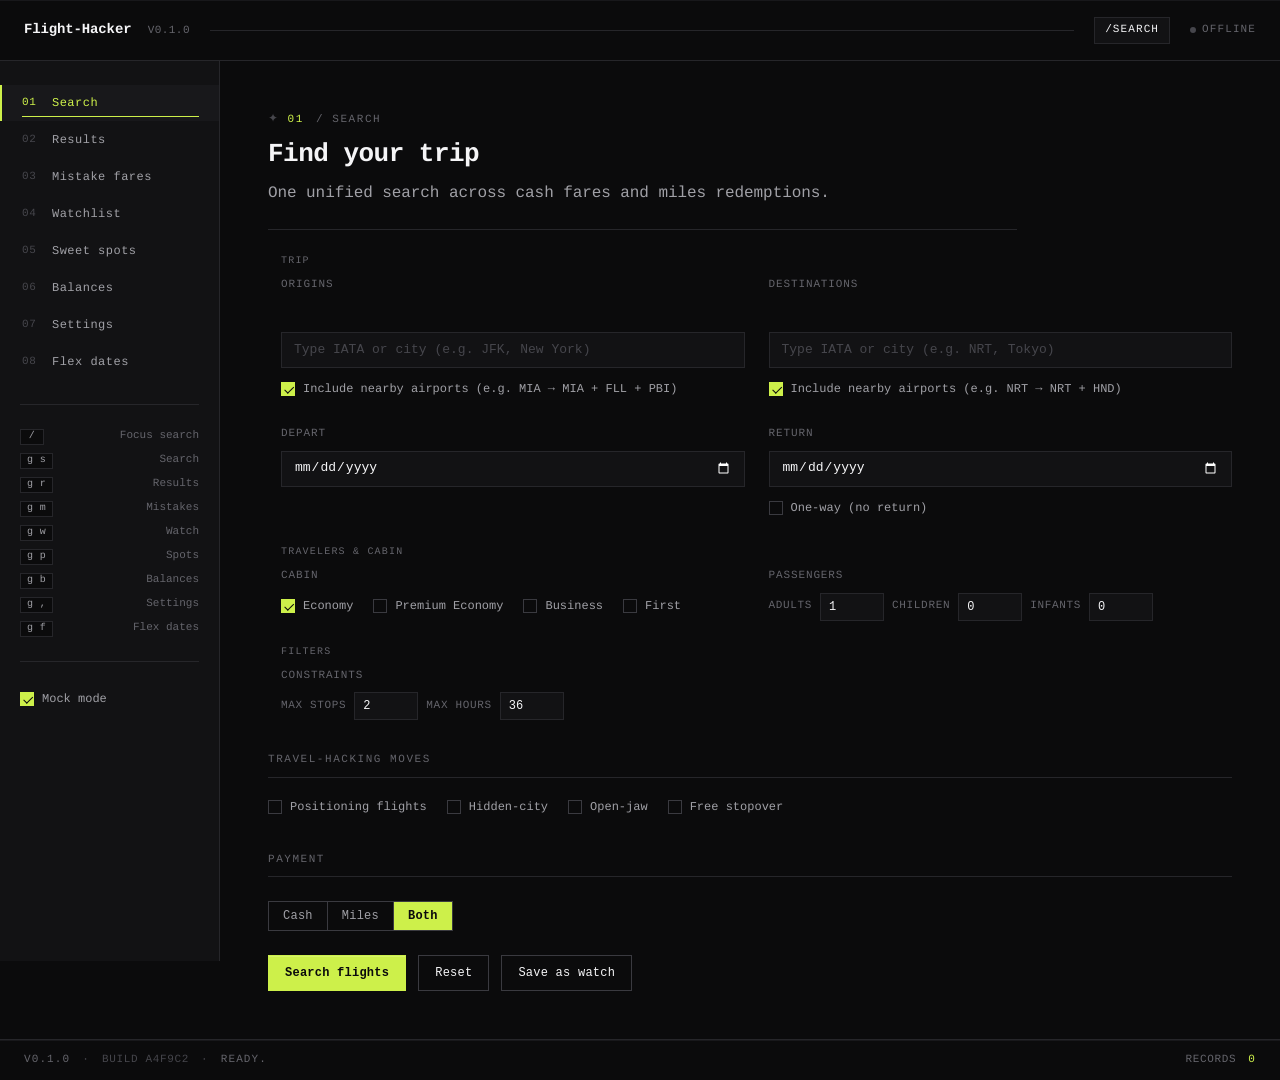
==== commit a4121f24: "UI polish pass 3: 11 items — skeleton loaders, segmented controls, shortcuts modal, sticky detail fo" ====
--- a/ui/index.html
+++ b/ui/index.html
@@ -12,6 +12,7 @@
 <!-- TOP BAR                                                       -->
 <!-- ============================================================ -->
 <header class="fh-topbar" id="fh-topbar">
+  <button class="fh-topbar__menu" id="fh-topbar-menu" type="button" aria-label="Toggle menu" hidden>☰</button>
   <div class="fh-topbar__brand">Flight-Hacker&nbsp;<span class="fh-topbar__ver" id="fh-version">v0.1.0</span></div>
   <div class="fh-topbar__rule"></div>
   <div class="fh-topbar__route" id="fh-topbar-route">/SEARCH</div>
@@ -80,80 +81,97 @@
 
       <form id="fh-search-form" class="fh-form">
 
-        <div class="fh-grid fh-grid--2">
-
-          <div class="fh-field">
-            <label class="fh-label">Origins</label>
-            <div class="fh-chips" id="fh-chips-origin"></div>
-            <input type="text" class="fh-input" id="fh-origin-input"
-                   placeholder="Type IATA or city (e.g. JFK, New York)"
-                   autocomplete="off" />
-            <ul class="fh-suggest" id="fh-suggest-origin" hidden></ul>
-            <label class="fh-check">
-              <input type="checkbox" id="fh-expand-origins" checked />
-              Include nearby airports (e.g. MIA → MIA + FLL + PBI)
-            </label>
-          </div>
-
-          <div class="fh-field">
-            <label class="fh-label">Destinations</label>
-            <div class="fh-chips" id="fh-chips-dest"></div>
-            <input type="text" class="fh-input" id="fh-dest-input"
-                   placeholder="Type IATA or city (e.g. NRT, Tokyo)"
-                   autocomplete="off" />
-            <ul class="fh-suggest" id="fh-suggest-dest" hidden></ul>
-            <label class="fh-check">
-              <input type="checkbox" id="fh-expand-destinations" checked />
-              Include nearby airports (e.g. NRT → NRT + HND)
-            </label>
-          </div>
-
-          <div class="fh-field">
-            <label class="fh-label">Depart</label>
-            <input type="date" class="fh-input" id="fh-depart-from" />
-          </div>
-
-          <div class="fh-field">
-            <label class="fh-label">Return</label>
-            <input type="date" class="fh-input" id="fh-return-from" />
-            <label class="fh-check">
-              <input type="checkbox" id="fh-oneway" />
-              One-way (no return)
-            </label>
-          </div>
-
-          <div class="fh-field">
-            <label class="fh-label">Cabin</label>
-            <div class="fh-row fh-row--wrap">
-              <label class="fh-check"><input type="checkbox" name="cabin" value="Y" checked /> Economy</label>
-              <label class="fh-check"><input type="checkbox" name="cabin" value="PE" /> Premium Economy</label>
-              <label class="fh-check"><input type="checkbox" name="cabin" value="J" /> Business</label>
-              <label class="fh-check"><input type="checkbox" name="cabin" value="F" /> First</label>
-            </div>
-          </div>
-
-          <div class="fh-field">
-            <label class="fh-label">Passengers</label>
-            <div class="fh-row">
-              <span class="fh-mini">Adults</span>
-              <input type="number" class="fh-input fh-input--mini" id="fh-adults"   value="1" min="1" max="8" />
-              <span class="fh-mini">Children</span>
-              <input type="number" class="fh-input fh-input--mini" id="fh-children" value="0" min="0" max="8" />
-              <span class="fh-mini">Infants</span>
-              <input type="number" class="fh-input fh-input--mini" id="fh-infants"  value="0" min="0" max="4" />
-            </div>
-          </div>
-
-          <div class="fh-field">
-            <label class="fh-label">Constraints</label>
-            <div class="fh-row">
-              <span class="fh-mini">Max stops</span>
-              <input type="number" class="fh-input fh-input--mini" id="fh-maxstops" value="2" min="0" max="5" />
-              <span class="fh-mini">Max hours</span>
-              <input type="number" class="fh-input fh-input--mini" id="fh-maxhours" value="36" min="1" max="72" />
-            </div>
-          </div>
-
+        <div class="fh-fieldgroup">
+          <div class="fh-fieldgroup__label">Trip</div>
+          <div class="fh-grid fh-grid--2">
+
+            <div class="fh-field">
+              <label class="fh-label">Origins</label>
+              <div class="fh-chips" id="fh-chips-origin"></div>
+              <input type="text" class="fh-input" id="fh-origin-input"
+                     placeholder="Type IATA or city (e.g. JFK, New York)"
+                     autocomplete="off" />
+              <ul class="fh-suggest" id="fh-suggest-origin" hidden></ul>
+              <label class="fh-check">
+                <input type="checkbox" id="fh-expand-origins" checked />
+                Include nearby airports (e.g. MIA → MIA + FLL + PBI)
+              </label>
+            </div>
+
+            <div class="fh-field">
+              <label class="fh-label">Destinations</label>
+              <div class="fh-chips" id="fh-chips-dest"></div>
+              <input type="text" class="fh-input" id="fh-dest-input"
+                     placeholder="Type IATA or city (e.g. NRT, Tokyo)"
+                     autocomplete="off" />
+              <ul class="fh-suggest" id="fh-suggest-dest" hidden></ul>
+              <label class="fh-check">
+                <input type="checkbox" id="fh-expand-destinations" checked />
+                Include nearby airports (e.g. NRT → NRT + HND)
+              </label>
+            </div>
+
+            <div class="fh-field">
+              <label class="fh-label">Depart</label>
+              <input type="date" class="fh-input" id="fh-depart-from" />
+            </div>
+
+            <div class="fh-field">
+              <label class="fh-label">Return</label>
+              <input type="date" class="fh-input" id="fh-return-from" />
+              <label class="fh-check">
+                <input type="checkbox" id="fh-oneway" />
+                One-way (no return)
+              </label>
+            </div>
+
+          </div>
+        </div>
+
+        <div class="fh-fieldgroup">
+          <div class="fh-fieldgroup__label">Travelers &amp; cabin</div>
+          <div class="fh-grid fh-grid--2">
+
+            <div class="fh-field">
+              <label class="fh-label">Cabin</label>
+              <div class="fh-row fh-row--wrap">
+                <label class="fh-check"><input type="checkbox" name="cabin" value="Y" checked /> Economy</label>
+                <label class="fh-check"><input type="checkbox" name="cabin" value="PE" /> Premium Economy</label>
+                <label class="fh-check"><input type="checkbox" name="cabin" value="J" /> Business</label>
+                <label class="fh-check"><input type="checkbox" name="cabin" value="F" /> First</label>
+              </div>
+            </div>
+
+            <div class="fh-field">
+              <label class="fh-label">Passengers</label>
+              <div class="fh-row">
+                <span class="fh-mini">Adults</span>
+                <input type="number" class="fh-input fh-input--mini" id="fh-adults"   value="1" min="1" max="8" />
+                <span class="fh-mini">Children</span>
+                <input type="number" class="fh-input fh-input--mini" id="fh-children" value="0" min="0" max="8" />
+                <span class="fh-mini">Infants</span>
+                <input type="number" class="fh-input fh-input--mini" id="fh-infants"  value="0" min="0" max="4" />
+              </div>
+            </div>
+
+          </div>
+        </div>
+
+        <div class="fh-fieldgroup">
+          <div class="fh-fieldgroup__label">Filters</div>
+          <div class="fh-grid fh-grid--2">
+
+            <div class="fh-field">
+              <label class="fh-label">Constraints</label>
+              <div class="fh-row">
+                <span class="fh-mini">Max stops</span>
+                <input type="number" class="fh-input fh-input--mini" id="fh-maxstops" value="2" min="0" max="5" />
+                <span class="fh-mini">Max hours</span>
+                <input type="number" class="fh-input fh-input--mini" id="fh-maxhours" value="36" min="1" max="72" />
+              </div>
+            </div>
+
+          </div>
         </div>
 
         <div class="fh-divider">Travel-hacking moves</div>
@@ -167,11 +185,12 @@
 
         <div class="fh-divider">Payment</div>
 
-        <div class="fh-row fh-row--wrap">
-          <label class="fh-radio"><input type="radio" name="fh-mode" value="cash"  /> Cash only</label>
-          <label class="fh-radio"><input type="radio" name="fh-mode" value="award" /> Miles only</label>
-          <label class="fh-radio"><input type="radio" name="fh-mode" value="both" checked /> Compare both</label>
-        </div>
+        <div class="fh-segmented" data-segmented="mode" role="tablist" aria-label="Payment mode">
+          <button type="button" class="fh-segmented__seg" data-value="cash">Cash</button>
+          <button type="button" class="fh-segmented__seg" data-value="award">Miles</button>
+          <button type="button" class="fh-segmented__seg fh-segmented__seg--on" data-value="both">Both</button>
+        </div>
+        <input type="hidden" name="fh-mode" id="fh-mode-value" value="both" />
 
         <div class="fh-actions">
           <button type="submit" class="fh-btn fh-btn--primary" id="fh-search-go">Search flights</button>
@@ -273,6 +292,13 @@
         <button class="fh-btn fh-btn--primary" id="fh-watch-new">+ New watch</button>
       </div>
 
+      <div class="fh-stat-strip" id="fh-watch-stats" hidden>
+        <div class="fh-stat"><span class="fh-stat__label">Active</span><span class="fh-stat__value" id="fh-watch-stat-active">0</span></div>
+        <div class="fh-stat"><span class="fh-stat__label">Triggered today</span><span class="fh-stat__value" id="fh-watch-stat-fired">0</span></div>
+        <div class="fh-stat"><span class="fh-stat__label">Total savings tracked</span><span class="fh-stat__value" id="fh-watch-stat-savings">$0</span></div>
+        <div class="fh-stat"><span class="fh-stat__label">Next run</span><span class="fh-stat__value" id="fh-watch-stat-next">—</span></div>
+      </div>
+
       <div class="fh-table-wrap">
         <table class="fh-table fh-table--watch" id="fh-watch-table">
           <thead>
@@ -391,7 +417,7 @@
 
         <div class="fh-divider">Credit Card Currencies</div>
 
-        <div class="fh-grid fh-grid--3">
+        <div class="fh-bal-currencies">
           <div class="fh-field">
             <label class="fh-label">Chase Ultimate Rewards</label>
             <input type="number" class="fh-input" data-currency="UR" value="0" min="0" />
@@ -435,12 +461,18 @@
               </tr>
             </thead>
             <tbody id="fh-bal-tbody"></tbody>
+            <tfoot>
+              <tr>
+                <td colspan="5">
+                  <button type="button" class="fh-bal-add-row" id="fh-bal-add">+ Add a program</button>
+                </td>
+              </tr>
+            </tfoot>
           </table>
         </div>
 
         <div class="fh-actions">
-          <button type="button" class="fh-btn"               id="fh-bal-add">+ Add Program</button>
-          <button type="submit"  class="fh-btn fh-btn--primary" id="fh-bal-save">Save Balances</button>
+          <button type="submit" class="fh-btn fh-btn--primary" id="fh-bal-save">Save Balances</button>
           <span class="fh-muted" id="fh-bal-status"></span>
         </div>
       </form>
@@ -509,60 +541,71 @@
 
       <form id="fh-flex-form" class="fh-form">
 
-        <div class="fh-grid fh-grid--2">
-
-          <div class="fh-field">
-            <label class="fh-label">Origin</label>
-            <div class="fh-chips" id="fh-flex-chips-origin"></div>
-            <input type="text" class="fh-input" id="fh-flex-origin-input"
-                   placeholder="Type IATA or city (e.g. JFK, New York)"
-                   autocomplete="off" />
-            <ul class="fh-suggest" id="fh-flex-suggest-origin" hidden></ul>
-          </div>
-
-          <div class="fh-field">
-            <label class="fh-label">Destination</label>
-            <div class="fh-chips" id="fh-flex-chips-dest"></div>
-            <input type="text" class="fh-input" id="fh-flex-dest-input"
-                   placeholder="Type IATA or city (e.g. LAX, Tokyo)"
-                   autocomplete="off" />
-            <ul class="fh-suggest" id="fh-flex-suggest-dest" hidden></ul>
-          </div>
-
-          <div class="fh-field">
-            <label class="fh-label">Window start</label>
-            <input type="date" class="fh-input" id="fh-flex-start" />
-          </div>
-
-          <div class="fh-field">
-            <label class="fh-label">Window end</label>
-            <input type="date" class="fh-input" id="fh-flex-end" />
-          </div>
-
-          <div class="fh-field">
-            <label class="fh-label">Cabin</label>
-            <select class="fh-input" id="fh-flex-cabin">
-              <option value="Y" selected>Economy</option>
-              <option value="PE">Premium Economy</option>
-              <option value="J">Business</option>
-              <option value="F">First</option>
-            </select>
-          </div>
-
-          <div class="fh-field">
-            <label class="fh-label">Adults</label>
-            <input type="number" class="fh-input fh-input--mini" id="fh-flex-adults" value="1" min="1" max="8" />
-          </div>
-
+        <div class="fh-fieldgroup">
+          <div class="fh-fieldgroup__label">Trip</div>
+          <div class="fh-grid fh-grid--2">
+
+            <div class="fh-field">
+              <label class="fh-label">Origin</label>
+              <div class="fh-chips" id="fh-flex-chips-origin"></div>
+              <input type="text" class="fh-input" id="fh-flex-origin-input"
+                     placeholder="Type IATA or city (e.g. JFK, New York)"
+                     autocomplete="off" />
+              <ul class="fh-suggest" id="fh-flex-suggest-origin" hidden></ul>
+            </div>
+
+            <div class="fh-field">
+              <label class="fh-label">Destination</label>
+              <div class="fh-chips" id="fh-flex-chips-dest"></div>
+              <input type="text" class="fh-input" id="fh-flex-dest-input"
+                     placeholder="Type IATA or city (e.g. LAX, Tokyo)"
+                     autocomplete="off" />
+              <ul class="fh-suggest" id="fh-flex-suggest-dest" hidden></ul>
+            </div>
+
+            <div class="fh-field">
+              <label class="fh-label">Window start</label>
+              <input type="date" class="fh-input" id="fh-flex-start" />
+            </div>
+
+            <div class="fh-field">
+              <label class="fh-label">Window end</label>
+              <input type="date" class="fh-input" id="fh-flex-end" />
+            </div>
+
+          </div>
+        </div>
+
+        <div class="fh-fieldgroup">
+          <div class="fh-fieldgroup__label">Travelers &amp; cabin</div>
+          <div class="fh-grid fh-grid--2">
+
+            <div class="fh-field">
+              <label class="fh-label">Cabin</label>
+              <select class="fh-input" id="fh-flex-cabin">
+                <option value="Y" selected>Economy</option>
+                <option value="PE">Premium Economy</option>
+                <option value="J">Business</option>
+                <option value="F">First</option>
+              </select>
+            </div>
+
+            <div class="fh-field">
+              <label class="fh-label">Adults</label>
+              <input type="number" class="fh-input fh-input--mini" id="fh-flex-adults" value="1" min="1" max="8" />
+            </div>
+
+          </div>
         </div>
 
         <div class="fh-divider">Payment</div>
 
-        <div class="fh-row fh-row--wrap">
-          <label class="fh-radio"><input type="radio" name="fh-flex-mode" value="cash" checked /> Cash only (fast)</label>
-          <label class="fh-radio"><input type="radio" name="fh-flex-mode" value="award" /> Miles only</label>
-          <label class="fh-radio"><input type="radio" name="fh-flex-mode" value="both" /> Cash &amp; miles</label>
-        </div>
+        <div class="fh-segmented" data-segmented="flex-mode" role="tablist" aria-label="Calendar payment mode">
+          <button type="button" class="fh-segmented__seg fh-segmented__seg--on" data-value="cash">Cash</button>
+          <button type="button" class="fh-segmented__seg" data-value="award">Miles</button>
+          <button type="button" class="fh-segmented__seg" data-value="both">Both</button>
+        </div>
+        <input type="hidden" name="fh-flex-mode" id="fh-flex-mode-value" value="cash" />
 
         <div class="fh-actions">
           <button type="submit" class="fh-btn fh-btn--primary" id="fh-flex-go">Search calendar</button>
@@ -628,6 +671,42 @@
       <button class="fh-btn" id="fh-overlay-close">Close</button>
     </div>
     <div class="fh-overlay__body" id="fh-overlay-body"></div>
+    <div class="fh-overlay__footer" id="fh-overlay-footer"></div>
+  </div>
+</div>
+
+<!-- ============================================================ -->
+<!-- KEYBOARD SHORTCUTS MODAL (? key)                              -->
+<!-- ============================================================ -->
+<div class="fh-overlay" id="fh-shortcuts" hidden style="display:none">
+  <div class="fh-overlay__panel">
+    <div class="fh-overlay__head">
+      <span>Keyboard shortcuts</span>
+      <button class="fh-btn" id="fh-shortcuts-close">Close</button>
+    </div>
+    <div class="fh-overlay__body">
+      <h3>Navigation</h3>
+      <div class="fh-shortcuts-grid">
+        <div class="fh-shortcut"><span class="fh-shortcut__keys"><kbd>g</kbd> <kbd>s</kbd></span><span class="fh-shortcut__label">Search</span></div>
+        <div class="fh-shortcut"><span class="fh-shortcut__keys"><kbd>g</kbd> <kbd>r</kbd></span><span class="fh-shortcut__label">Results</span></div>
+        <div class="fh-shortcut"><span class="fh-shortcut__keys"><kbd>g</kbd> <kbd>m</kbd></span><span class="fh-shortcut__label">Mistake fares</span></div>
+        <div class="fh-shortcut"><span class="fh-shortcut__keys"><kbd>g</kbd> <kbd>w</kbd></span><span class="fh-shortcut__label">Watchlist</span></div>
+        <div class="fh-shortcut"><span class="fh-shortcut__keys"><kbd>g</kbd> <kbd>p</kbd></span><span class="fh-shortcut__label">Sweet spots</span></div>
+        <div class="fh-shortcut"><span class="fh-shortcut__keys"><kbd>g</kbd> <kbd>b</kbd></span><span class="fh-shortcut__label">Balances</span></div>
+        <div class="fh-shortcut"><span class="fh-shortcut__keys"><kbd>g</kbd> <kbd>,</kbd></span><span class="fh-shortcut__label">Settings</span></div>
+        <div class="fh-shortcut"><span class="fh-shortcut__keys"><kbd>g</kbd> <kbd>f</kbd></span><span class="fh-shortcut__label">Flex dates</span></div>
+      </div>
+      <h3>Actions</h3>
+      <div class="fh-shortcuts-grid">
+        <div class="fh-shortcut"><span class="fh-shortcut__keys"><kbd>/</kbd></span><span class="fh-shortcut__label">Focus search</span></div>
+        <div class="fh-shortcut"><span class="fh-shortcut__keys"><kbd>?</kbd></span><span class="fh-shortcut__label">This help</span></div>
+        <div class="fh-shortcut"><span class="fh-shortcut__keys"><kbd>Esc</kbd></span><span class="fh-shortcut__label">Close overlay</span></div>
+      </div>
+      <h3>In results</h3>
+      <div class="fh-shortcuts-grid">
+        <div class="fh-shortcut fh-shortcut--empty"><span class="fh-shortcut__label">No shortcuts yet — reserved.</span></div>
+      </div>
+    </div>
   </div>
 </div>
 
--- a/ui/styles.css
+++ b/ui/styles.css
@@ -1420,7 +1420,27 @@
   color: var(--fh-text);
   font-size: var(--t-md);
   line-height: 1.6;
-}
+  /* Flex child — grow to fill panel so the sticky footer stays pinned at
+     the bottom and the body scrolls inside its own viewport. */
+  flex: 1 1 auto;
+  min-height: 0;
+}
+
+/* Sticky action bar at the bottom of the detail overlay panel. Composed in
+   JS by FH.results.detail from the row's airline_url / google_flights_url /
+   deep_link. Background matches the head bar for symmetry. */
+.fh-overlay__footer {
+  flex: 0 0 auto;
+  display: flex;
+  justify-content: space-between;
+  align-items: center;
+  gap: var(--s-3);
+  padding: 14px var(--s-5);
+  border-top: 1px solid var(--fh-rule-strong);
+  background: var(--fh-bg-elev);
+}
+.fh-overlay__footer:empty { display: none; }
+.fh-overlay__footer .fh-btn { flex: 0 1 auto; }
 .fh-overlay__body h3 {
   font-size: var(--t-xs);
   text-transform: uppercase;
@@ -2086,30 +2106,418 @@
 }
 
 /* ============================================================
+   WATCHLIST — stat strip + row density refinement
+   ------------------------------------------------------------
+   Above-table summary shows the running watchlist load at a
+   glance: active count, today's triggers, total savings tracked
+   (sum of max_usd − best_found_usd across hits), and an ETA for
+   the next hourly recheck. Populated by FH.watchlist.render.
+   ============================================================ */
+.fh-stat-strip {
+  display: flex;
+  border: 1px solid var(--fh-rule);
+  background: var(--fh-panel);
+  margin: var(--s-4) 0;
+}
+.fh-stat {
+  flex: 1 1 0;
+  display: flex;
+  flex-direction: column;
+  align-items: flex-start;
+  gap: var(--s-1);
+  padding: var(--s-3) var(--s-4);
+  border-right: 1px solid var(--fh-rule);
+  min-width: 0;
+}
+.fh-stat:last-child { border-right: none; }
+.fh-stat__label {
+  color: var(--fh-text-mut);
+  font-size: 10px;
+  letter-spacing: 0.12em;
+  text-transform: uppercase;
+  font-weight: var(--w-med);
+}
+.fh-stat__value {
+  color: var(--fh-text-sec);
+  font-size: 18px;
+  font-weight: var(--w-bold);
+  letter-spacing: -0.01em;
+  font-variant-numeric: tabular-nums;
+  font-feature-settings: "tnum";
+  white-space: nowrap;
+  overflow: hidden;
+  text-overflow: ellipsis;
+  max-width: 100%;
+}
+.fh-stat__value--accent { color: var(--fh-accent); }
+
+/* Watch table row density — the watchlist carries richer data per row than
+   the result table, so it warrants taller rows and per-cell padding. */
+.fh-table--watch td {
+  height: 56px;
+  padding: 14px 16px;
+  vertical-align: middle;
+}
+.fh-table--watch .fh-route {
+  font-size: 15px;
+  font-weight: var(--w-bold);
+  letter-spacing: 0.01em;
+}
+/* Window cell — two-line from-to with a hairline divider between. */
+.fh-watch-window {
+  display: flex;
+  flex-direction: column;
+  gap: 4px;
+  line-height: 1.25;
+}
+.fh-watch-window__row {
+  display: flex;
+  align-items: center;
+  gap: 6px;
+  color: var(--fh-text);
+  font-size: var(--t-sm);
+  font-variant-numeric: tabular-nums;
+}
+.fh-watch-window__lbl {
+  color: var(--fh-text-mut);
+  font-size: 10px;
+  letter-spacing: 0.10em;
+  text-transform: uppercase;
+  min-width: 24px;
+}
+.fh-watch-window__div {
+  height: 1px;
+  background: var(--fh-rule);
+  margin: 1px 0;
+}
+/* Max $ — accent when the last_run came in under the threshold. */
+.fh-watch-max__sign { color: var(--fh-text-mut); margin-right: 2px; }
+.fh-watch-max__num  { color: var(--fh-text-sec); font-variant-numeric: tabular-nums; }
+.fh-watch-max--hit  .fh-watch-max__num { color: var(--fh-accent); font-weight: var(--w-bold); }
+
+/* Last-check cell — absolute + relative on two lines. */
+.fh-watch-check {
+  display: flex;
+  flex-direction: column;
+  gap: 2px;
+  line-height: 1.25;
+  color: var(--fh-text-sec);
+  font-size: var(--t-sm);
+}
+.fh-watch-check__rel {
+  color: var(--fh-text-mut);
+  font-size: 10px;
+  letter-spacing: 0.04em;
+}
+.fh-watch-check__top { display: flex; align-items: center; gap: 6px; }
+
+/* Best-found cell — dim em-dash when absent; accent down-arrow when present. */
+.fh-watch-best--none { color: var(--fh-text-dim); }
+.fh-watch-best--hit {
+  color: var(--fh-accent);
+  font-variant-numeric: tabular-nums;
+  font-weight: var(--w-bold);
+}
+.fh-watch-best__delta {
+  display: inline-block;
+  margin-left: 6px;
+  color: var(--fh-text-mut);
+  font-size: 10px;
+  letter-spacing: 0.04em;
+  font-weight: var(--w-med);
+}
+
+/* Alerts cell — counter pill matching sidebar badge style. */
+.fh-watch-alerts {
+  display: inline-flex;
+  align-items: center;
+  justify-content: center;
+  min-width: 22px;
+  height: 18px;
+  padding: 0 6px;
+  background: var(--fh-panel-3);
+  border: 1px solid var(--fh-rule-strong);
+  color: var(--fh-accent);
+  font-size: 10px;
+  font-weight: var(--w-bold);
+  font-variant-numeric: tabular-nums;
+  letter-spacing: 0.02em;
+}
+.fh-watch-alerts--zero { color: var(--fh-text-dim); }
+
+/* Actions cell — Pause/Resume + Delete with a subtle vertical separator. */
+.fh-watch-actions {
+  display: inline-flex;
+  align-items: center;
+  gap: var(--s-2);
+}
+.fh-watch-actions__sep {
+  width: 1px;
+  height: 18px;
+  background: var(--fh-rule);
+}
+
+/* ============================================================
+   BALANCES — table-embedded inputs
+   ------------------------------------------------------------
+   Make program-name + miles inputs feel native to the table.
+   No visible border at rest; accent border on focus; background
+   inherits row striping.
+   ============================================================ */
+.fh-table--bal tbody tr {
+  border-left: 2px solid transparent;
+  transition: border-left-color var(--t-fast) var(--ease),
+              background var(--t-fast) var(--ease);
+}
+.fh-table--bal tbody tr:hover { border-left-color: var(--fh-accent); }
+.fh-table--bal td {
+  height: 56px;
+  padding: 8px 14px;
+}
+/* Hairline between the program-name cell and the miles cell. */
+.fh-table--bal td:first-child { border-right: 1px solid var(--fh-rule); }
+/* Strip the visible chrome from inputs INSIDE balance cells; show focus only. */
+.fh-table--bal td > .fh-input {
+  background: transparent;
+  border: 1px solid transparent;
+  height: auto;
+  padding: 6px 8px;
+  margin: 0;
+}
+.fh-table--bal td > .fh-input:hover { border-color: var(--fh-rule); }
+.fh-table--bal td > .fh-input:focus,
+.fh-table--bal td > .fh-input:focus-visible {
+  outline: none;
+  border-color: var(--fh-accent);
+  background: var(--fh-panel-2);
+}
+.fh-table--bal td > .fh-input.fh-input--num {
+  font-variant-numeric: tabular-nums;
+  text-align: right;
+}
+/* tfoot "+ Add a program" row — full-width centered call to action that
+   activates on hover. The button itself spans every column via colspan. */
+.fh-table--bal tfoot td {
+  padding: 0;
+  border-top: 1px solid var(--fh-rule-strong);
+  background: var(--fh-panel);
+  height: 44px;
+}
+.fh-bal-add-row {
+  width: 100%;
+  height: 44px;
+  background: transparent;
+  border: none;
+  color: var(--fh-text-mut);
+  font: inherit;
+  font-family: var(--fh-mono);
+  font-size: var(--t-sm);
+  letter-spacing: 0.04em;
+  cursor: pointer;
+  transition: color var(--t-fast) var(--ease),
+              background var(--t-fast) var(--ease);
+}
+.fh-bal-add-row:hover {
+  color: var(--fh-accent);
+  background: var(--fh-panel-2);
+}
+
+/* Currency input section — refined grid with stacked label+value and an
+   accent colour when the value is non-zero. The HTML still uses .fh-grid--3
+   default, so apply the new layout via a parallel class scoped to balances. */
+.fh-bal-currencies {
+  display: grid;
+  grid-template-columns: repeat(5, minmax(0, 1fr));
+  gap: var(--s-4);
+}
+.fh-bal-currencies .fh-field { min-width: 0; }
+.fh-bal-currencies .fh-input.fh-bal-cur--has-value {
+  color: var(--fh-accent);
+  font-weight: var(--w-bold);
+}
+@media (max-width: 1080px) {
+  .fh-bal-currencies { grid-template-columns: repeat(2, minmax(0, 1fr)); }
+}
+
+/* ============================================================
+   SWEET-SPOT HOVER TIP
+   ------------------------------------------------------------
+   Floating, positioned to the right of the hovered row. Lists
+   each transfer partner card with the user's current balance,
+   plus the total reachable + miles needed.
+   ============================================================ */
+.fh-tip {
+  position: absolute;
+  z-index: 90;
+  max-width: 320px;
+  min-width: 240px;
+  padding: 12px 14px;
+  background: var(--fh-panel-2);
+  border: 1px solid var(--fh-rule-strong);
+  border-left: 2px solid var(--fh-accent);
+  color: var(--fh-text);
+  font-size: 12px;
+  line-height: 1.5;
+  letter-spacing: 0.01em;
+  pointer-events: none;
+  font-family: var(--fh-mono);
+  font-variant-numeric: tabular-nums;
+  animation: fh-tip-in 120ms var(--ease) both;
+}
+@keyframes fh-tip-in {
+  0%   { opacity: 0; transform: translateY(2px); }
+  100% { opacity: 1; transform: translateY(0); }
+}
+.fh-tip__hd {
+  color: var(--fh-text-mut);
+  font-size: 10px;
+  letter-spacing: 0.12em;
+  text-transform: uppercase;
+  margin-bottom: 6px;
+}
+.fh-tip__list {
+  margin: 0 0 6px;
+  padding: 0;
+  list-style: none;
+  display: flex;
+  flex-direction: column;
+  gap: 2px;
+}
+.fh-tip__row {
+  display: flex;
+  align-items: baseline;
+  justify-content: space-between;
+  gap: 8px;
+}
+.fh-tip__row-name { color: var(--fh-text-sec); }
+.fh-tip__row-val  { color: var(--fh-text); }
+.fh-tip__total {
+  padding-top: 6px;
+  margin-top: 4px;
+  border-top: 1px solid var(--fh-rule);
+  color: var(--fh-accent);
+  font-weight: var(--w-bold);
+  display: flex;
+  justify-content: space-between;
+  gap: 8px;
+}
+.fh-tip__need {
+  color: var(--fh-text-mut);
+  font-weight: var(--w-reg);
+}
+
+/* ============================================================
+   SETTINGS — inline per-field saved indicator
+   ============================================================ */
+.fh-field { position: relative; }
+.fh-saved {
+  position: absolute;
+  right: 12px;
+  top: 50%;
+  transform: translateY(-50%);
+  color: var(--fh-accent);
+  font-size: 11px;
+  font-weight: var(--w-bold);
+  letter-spacing: 0.06em;
+  text-transform: uppercase;
+  pointer-events: none;
+  z-index: 3;
+  animation: fh-saved-pop 1.9s ease forwards;
+}
+.fh-saved--row {
+  /* For radio/check groups, the chip floats above the row, not the input. */
+  right: 0;
+  top: 0;
+  transform: translateY(0);
+}
+@keyframes fh-saved-pop {
+  0%   { opacity: 0; transform: translateY(-50%) translateX(8px); }
+  10%  { opacity: 1; transform: translateY(-50%) translateX(0); }
+  78%  { opacity: 1; transform: translateY(-50%) translateX(0); }
+  100% { opacity: 0; transform: translateY(-50%) translateX(8px); }
+}
+
+/* ============================================================
+   MOBILE TOPBAR HAMBURGER (visible <880px only)
+   ============================================================ */
+.fh-topbar__menu {
+  display: none;
+  align-items: center;
+  justify-content: center;
+  width: 32px;
+  height: 32px;
+  padding: 0;
+  background: transparent;
+  border: 1px solid var(--fh-rule-strong);
+  color: var(--fh-text);
+  font-family: var(--fh-mono);
+  font-size: 16px;
+  line-height: 1;
+  cursor: pointer;
+  transition: border-color var(--t-fast) var(--ease),
+              color var(--t-fast) var(--ease);
+}
+.fh-topbar__menu:hover {
+  border-color: var(--fh-text);
+  color: var(--fh-accent);
+}
+
+/* ============================================================
    RESPONSIVE — collapse sidebar at narrow widths
    ============================================================ */
 
 @media (max-width: 880px) {
-  .fh-shell { grid-template-columns: 1fr; }
+  .fh-shell {
+    grid-template-columns: 1fr;
+    position: relative;
+  }
+  /* Mobile drawer: sidebar slides in from the left over the main canvas.
+     Replaces the previous horizontal-scroll collapse. */
   .fh-sidebar {
-    position: static;
-    height: auto;
-    border-right: none;
-    border-bottom: 1px solid var(--fh-rule);
-    flex-direction: row;
-    flex-wrap: wrap;
-    padding: var(--s-3) var(--s-4);
-    overflow-x: auto;
+    position: fixed;
+    top: 52px;            /* sits under the topbar */
+    left: -260px;
+    width: 240px;
+    height: calc(100vh - 52px);
+    border-right: 1px solid var(--fh-rule);
+    border-bottom: none;
+    flex-direction: column;
+    flex-wrap: nowrap;
+    padding: var(--s-6) 0;
+    overflow-y: auto;
+    overflow-x: hidden;
+    background: var(--fh-panel);
     background-image: none;
+    transition: left 200ms var(--ease);
+    z-index: 50;
   }
-  .fh-nav { flex-direction: row; flex-wrap: wrap; }
+  .fh-shell--menu-open .fh-sidebar { left: 0; }
+  /* Dim the main canvas when the drawer is open + intercept taps to close. */
+  .fh-shell--menu-open .fh-main { position: relative; }
+  .fh-shell--menu-open .fh-main::before {
+    content: "";
+    position: fixed;
+    top: 52px; left: 0; right: 0; bottom: 0;
+    background: rgba(11, 11, 12, 0.6);
+    z-index: 40;
+  }
+  .fh-nav { flex-direction: column; flex-wrap: nowrap; }
   .fh-nav__link:hover { padding-left: var(--s-5); }
-  .fh-sidebar__divider, .fh-sidebar__hint { display: none; }
+  .fh-sidebar__divider, .fh-sidebar__hint { display: flex; }
+  .fh-sidebar__divider { display: block; }
   .fh-main { padding: var(--s-6) var(--s-4) var(--s-8); }
   .fh-grid--2, .fh-grid--3 { grid-template-columns: 1fr; }
+  .fh-bal-currencies { grid-template-columns: repeat(2, minmax(0, 1fr)); }
   .fh-h1 { font-size: var(--t-h); }
   .fh-deck { font-size: var(--t-lg); }
-  .fh-topbar { padding: var(--s-3) var(--s-4); }
+  .fh-topbar {
+    grid-template-columns: auto auto 1fr auto auto;
+    padding: var(--s-3) var(--s-4);
+  }
+  .fh-topbar__menu { display: inline-flex; }
+  .fh-stat-strip { flex-wrap: wrap; }
+  .fh-stat { flex: 1 1 50%; border-right: none; border-bottom: 1px solid var(--fh-rule); }
+  .fh-stat:nth-last-child(-n+2) { border-bottom: none; }
 }
 
 /* ============================================================
@@ -2124,3 +2532,243 @@
   body { background: #fff; color: #000; }
   .fh-table-wrap { border-color: #000; }
 }
+
+/* ============================================================
+   FIELD GROUPS — labeled visual grouping for form sections
+   ------------------------------------------------------------
+   A .fh-fieldgroup wraps a labeled set of fields with a tiny
+   uppercase header and a hover-revealed left accent rule. The
+   default state is invisible (1px transparent) so groups feel
+   structured but quiet; on hover the rule swaps to rule-strong
+   to signal the boundary.
+   ============================================================ */
+.fh-fieldgroup {
+  margin-bottom: var(--s-6);
+  padding-left: var(--s-3);
+  border-left: 1px solid transparent;
+  transition: border-left-color var(--t-fast) var(--ease);
+}
+.fh-fieldgroup:hover {
+  border-left-color: var(--fh-rule-strong);
+}
+.fh-fieldgroup__label {
+  display: block;
+  margin-bottom: var(--s-2);
+  font-size: 10px;
+  letter-spacing: 0.12em;
+  text-transform: uppercase;
+  color: var(--fh-text-mut);
+  font-weight: var(--w-med);
+}
+.fh-fieldgroup + .fh-fieldgroup { margin-top: var(--s-4); }
+
+/* ============================================================
+   SKELETON LOADING ROWS
+   ------------------------------------------------------------
+   Shimmer-animated placeholder cells. Used in the results table
+   while a search is in flight. Each .fh-skel is a single bar; the
+   width is set inline so different cells read non-uniformly.
+   ============================================================ */
+.fh-skel {
+  display: block;
+  height: 12px;
+  background: linear-gradient(
+    90deg,
+    var(--fh-panel-2) 0%,
+    var(--fh-rule) 50%,
+    var(--fh-panel-2) 100%
+  );
+  background-size: 200% 100%;
+  animation: fh-skel-shimmer 1.4s linear infinite;
+}
+@keyframes fh-skel-shimmer {
+  0%   { background-position: 100% 0; }
+  100% { background-position: -100% 0; }
+}
+.fh-skel-row td {
+  /* match the 44px row height so the skeleton swap is zero-shift */
+  height: 44px;
+  vertical-align: middle;
+}
+
+/* ============================================================
+   AUTOCOMPLETE DROPDOWN POLISH
+   ------------------------------------------------------------
+   Fade-in on open, keyboard-highlight accent + indent, separate
+   IATA / city alignment, empty-state row, custom-IATA fallback
+   row, and a footer key hint.
+   ============================================================ */
+.fh-suggest:not([hidden]) {
+  animation: fh-suggest-in 60ms var(--ease);
+}
+@keyframes fh-suggest-in {
+  0%   { opacity: 0; transform: translateY(-2px); }
+  100% { opacity: 1; transform: translateY(0); }
+}
+.fh-suggest li {
+  border-left: 2px solid transparent;
+  transition: background var(--t-fast) var(--ease),
+              border-left-color var(--t-fast) var(--ease),
+              transform var(--t-fast) var(--ease),
+              color var(--t-fast) var(--ease);
+}
+.fh-suggest li:hover {
+  background: var(--fh-panel-3);
+}
+.fh-suggest li.fh-suggest--active {
+  background: var(--fh-panel-3);
+  border-left-color: var(--fh-accent);
+  transform: translateX(4px);
+}
+.fh-suggest__code {
+  color: var(--fh-accent);
+  font-weight: var(--w-bold);
+  letter-spacing: 0.06em;
+  width: 44px;
+  flex: 0 0 44px;
+  font-variant-numeric: tabular-nums;
+}
+.fh-suggest__name {
+  color: var(--fh-text-sec);
+  text-transform: uppercase;
+  letter-spacing: 0.03em;
+  flex: 1 1 auto;
+  min-width: 0;
+  overflow: hidden;
+  text-overflow: ellipsis;
+  white-space: nowrap;
+}
+.fh-suggest__empty {
+  padding: 10px 12px;
+  color: var(--fh-text-mut);
+  font-size: var(--t-xs);
+  letter-spacing: 0.04em;
+  font-style: italic;
+  cursor: default;
+}
+.fh-suggest__empty:hover { background: transparent; }
+.fh-suggest__custom {
+  padding: 8px 12px;
+  cursor: pointer;
+  font-size: var(--t-sm);
+  border-top: 1px dashed var(--fh-rule);
+  color: var(--fh-text-sec);
+  display: flex;
+  align-items: center;
+  gap: var(--s-3);
+}
+.fh-suggest__custom:hover { background: var(--fh-panel-3); }
+.fh-suggest__custom .fh-suggest__code { color: var(--fh-accent); }
+.fh-suggest__hint {
+  display: flex;
+  justify-content: flex-end;
+  gap: var(--s-3);
+  padding: 6px 12px;
+  border-top: 1px solid var(--fh-rule);
+  background: var(--fh-bg-elev);
+  font-size: 10px;
+  letter-spacing: 0.06em;
+  color: var(--fh-text-mut);
+  text-transform: uppercase;
+}
+.fh-suggest__hint span { white-space: nowrap; }
+
+/* ============================================================
+   KEYBOARD-SHORTCUTS MODAL — ? key
+   ------------------------------------------------------------
+   Reuses .fh-overlay / .fh-overlay__panel. Adds a 2-column grid
+   layout, <kbd> chip styling, and a per-section grouping.
+   ============================================================ */
+.fh-shortcuts-grid {
+  display: grid;
+  grid-template-columns: repeat(2, minmax(0, 1fr));
+  gap: var(--s-2) var(--s-5);
+  margin-bottom: var(--s-3);
+}
+.fh-shortcut {
+  display: flex;
+  align-items: center;
+  gap: var(--s-3);
+  padding: 4px 0;
+  font-size: var(--t-sm);
+}
+.fh-shortcut__keys {
+  display: inline-flex;
+  align-items: center;
+  gap: 4px;
+  flex: 0 0 auto;
+  min-width: 64px;
+}
+.fh-shortcut__label {
+  color: var(--fh-text-sec);
+  flex: 1 1 auto;
+}
+.fh-shortcut--empty {
+  color: var(--fh-text-mut);
+  font-style: italic;
+  grid-column: 1 / -1;
+}
+.fh-shortcut--empty .fh-shortcut__label { color: var(--fh-text-mut); }
+kbd {
+  display: inline-block;
+  font-family: var(--fh-mono);
+  font-size: 11px;
+  font-weight: var(--w-med);
+  letter-spacing: 0;
+  padding: 2px 6px;
+  background: var(--fh-panel-2);
+  color: var(--fh-text);
+  border: 1px solid var(--fh-rule-strong);
+  border-radius: 0;
+  font-variant-numeric: tabular-nums;
+  font-feature-settings: "tnum";
+  line-height: 1.2;
+  min-width: 18px;
+  text-align: center;
+}
+
+/* ============================================================
+   SEGMENTED CONTROL — replaces radio-button pickers
+   ------------------------------------------------------------
+   Three connected pills sharing a border. Active segment fills
+   with --fh-accent. Sharp corners (radius 0) preserved.
+   ============================================================ */
+.fh-segmented {
+  display: inline-flex;
+  border: 1px solid var(--fh-rule-strong);
+  padding: 0;
+  border-radius: var(--r);
+  margin-top: var(--s-2);
+}
+.fh-segmented__seg {
+  appearance: none;
+  background: transparent;
+  color: var(--fh-text-sec);
+  cursor: pointer;
+  border: none;
+  border-right: 1px solid var(--fh-rule-strong);
+  padding: 6px 14px;
+  font: inherit;
+  font-family: var(--fh-mono);
+  font-size: var(--t-sm);
+  letter-spacing: 0.02em;
+  line-height: 1.4;
+  height: var(--h-ctl-sm);
+  transition: background var(--t-fast) var(--ease),
+              color var(--t-fast) var(--ease);
+}
+.fh-segmented__seg:last-child { border-right: 0; }
+.fh-segmented__seg:hover {
+  background: var(--fh-panel-2);
+  color: var(--fh-text);
+}
+.fh-segmented__seg:focus-visible {
+  outline: 2px solid var(--fh-accent);
+  outline-offset: 1px;
+}
+.fh-segmented__seg--on,
+.fh-segmented__seg--on:hover {
+  background: var(--fh-accent);
+  color: var(--fh-accent-fg);
+  font-weight: var(--w-bold);
+}
